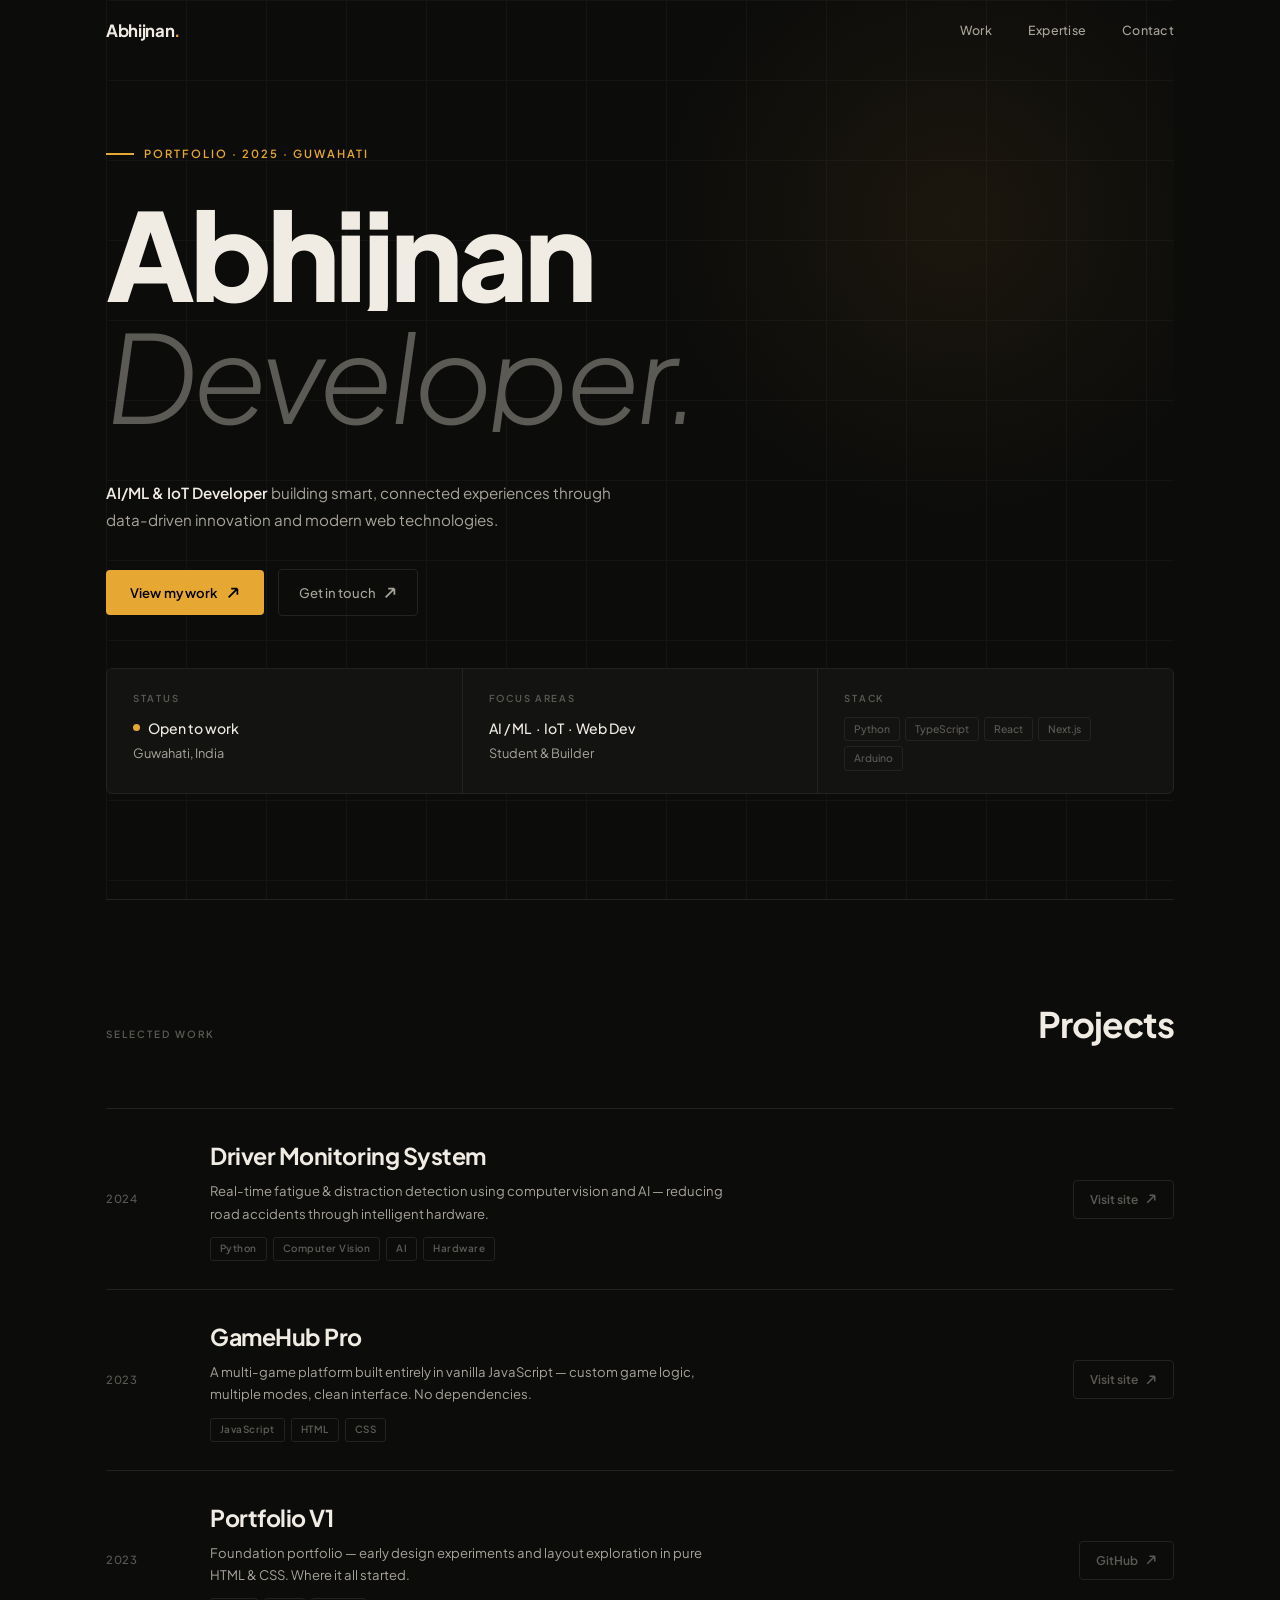
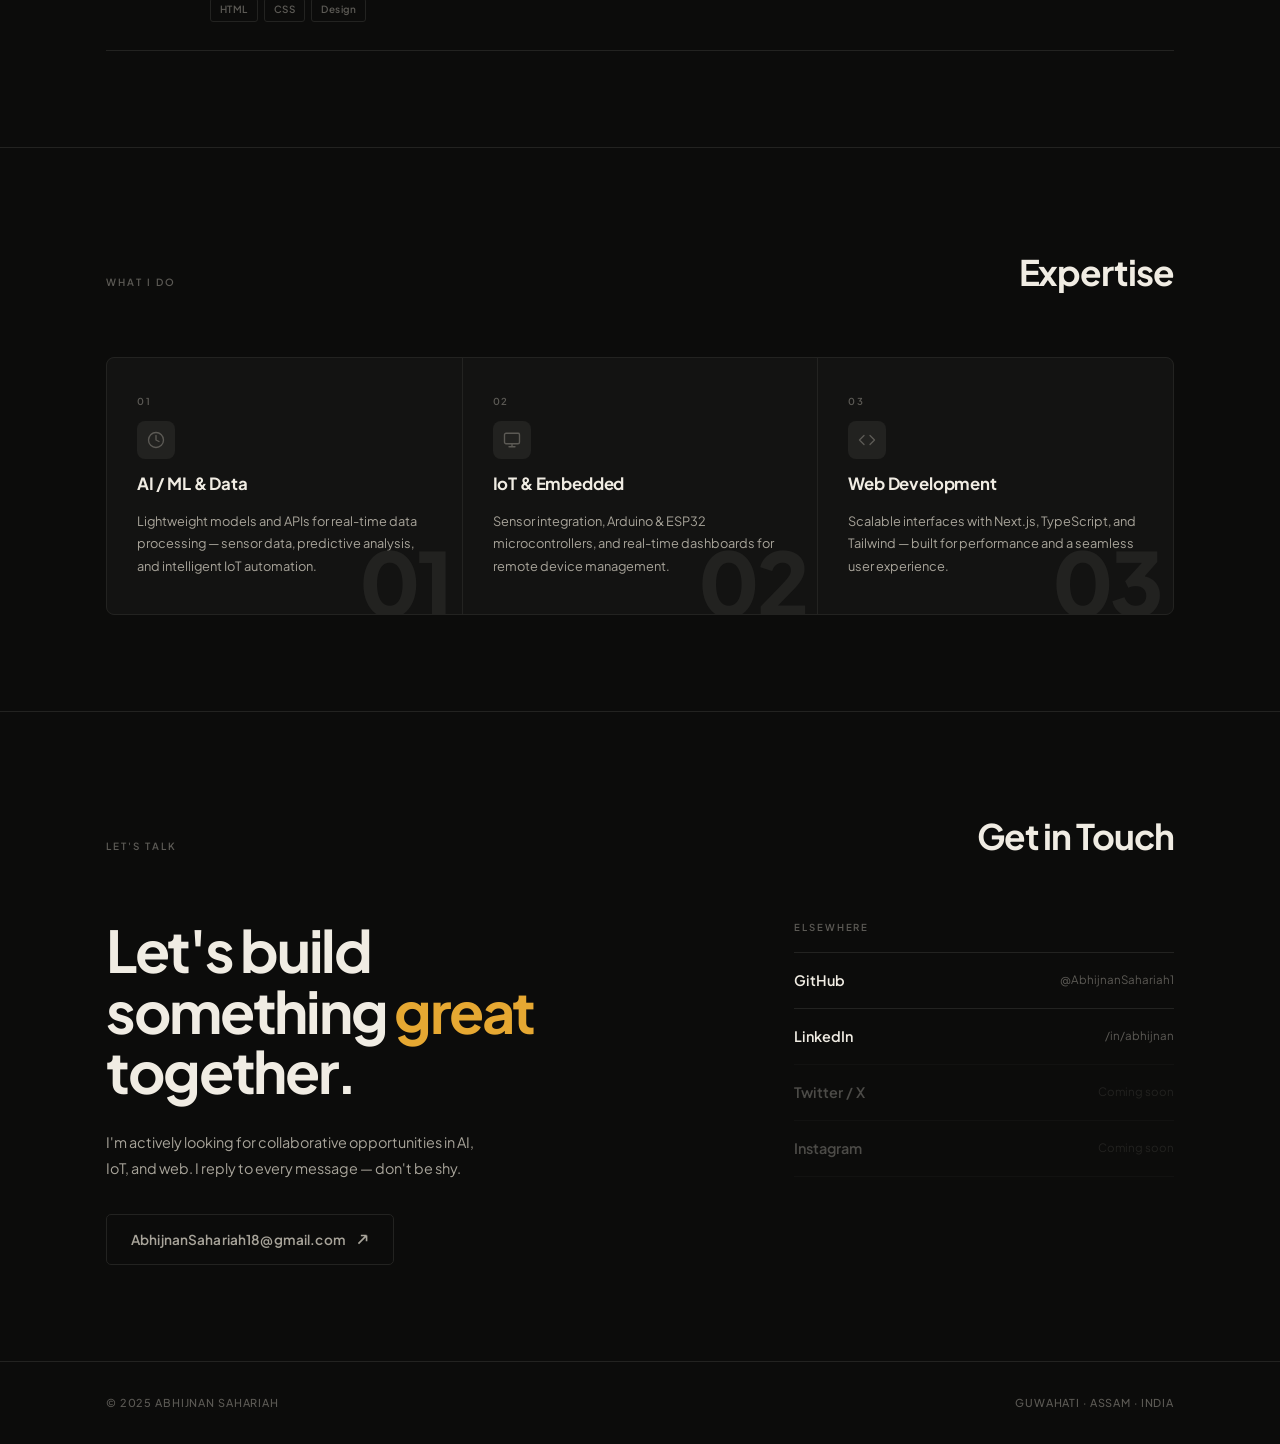
==== index.html @ 0cc50730 "Fix HTML formatting and structure" ====
<!DOCTYPE html>
<html lang="en">
<head>
  <meta charset="UTF-8">
  <meta name="viewport" content="width=device-width, initial-scale=1.0">
  <meta name="description" content="Abhijnan Sahariah — Student developer. AI, IoT, Web.">
  <title>Abhijnan Sahariah</title>

  <!-- Fonts -->
  <link rel="preconnect" href="https://fonts.googleapis.com">
  <link href="https://fonts.googleapis.com/css2?family=Plus+Jakarta+Sans:ital,wght@0,300;0,400;0,500;0,600;0,700;0,800;1,300;1,400&display=swap" rel="stylesheet">

  <!-- Styles -->
  <link rel="stylesheet" href="portfolio1.css">
</head>
<body>

  <!-- ── LOADER ── -->
  <div id="loader">
    <div class="ld-inner">
      <div class="ld-bar"></div>
      <div class="ld-text"><span>Abhijnan.dev</span></div>
    </div>
  </div>

  <!-- ── MOBILE MENU ── -->
  <div class="mmenu" id="mm">
    <a href="#projects" onclick="closeMob()">Work</a>
    <a href="#expertise" onclick="closeMob()">Expertise</a>
    <a href="#contact" onclick="closeMob()">Contact</a>
    <p class="mmenu-foot">Abhijnan Sahariah · 2025</p>
  </div>

  <!-- ── HEADER ── -->
  <header class="hdr" id="hdr">
    <div class="hdr-i">
      <div class="logo">Abhijnan<em>.</em></div>
      <nav class="hnav">
        <a href="#projects">Work</a>
        <a href="#expertise">Expertise</a>
        <a href="#contact">Contact</a>
      </nav>
      <button class="htoggle" id="ht" aria-label="Toggle menu">
        <span></span>
        <span></span>
        <span></span>
      </button>
    </div>
  </header>

  <!-- ── HERO ── -->
  <div class="c">
    <div class="hero">
      <div class="hero-glow"></div>
      <div class="hero-inner">

        <div class="hero-tag">Portfolio · 2025 · Guwahati</div>

        <div class="hero-h">
          <h1>Abhijnan</h1>
        </div>
        <div class="hero-role-wrap">
          <div class="hero-role">Developer.</div>
        </div>

        <p class="hero-desc">
          <strong>AI/ML &amp; IoT Developer</strong> building smart, connected
          experiences through data-driven innovation and modern web technologies.
        </p>

        <div class="hero-ctas">
          <a href="#projects" class="btn-p">
            View my work
            <svg class="arr" viewBox="0 0 16 16" fill="none" stroke="currentColor" stroke-width="2">
              <path d="M3 13L13 3M13 3H6M13 3v7"/>
            </svg>
          </a>
          <a href="#contact" class="btn-s">
            Get in touch
            <svg class="arr" viewBox="0 0 16 16" fill="none" stroke="currentColor" stroke-width="2">
              <path d="M3 13L13 3M13 3H6M13 3v7"/>
            </svg>
          </a>
        </div>

        <div class="hero-bottom">
          <div class="hb-cell">
            <p class="hb-label">Status</p>
            <div class="status-row">
              <span class="sdot"></span>
              <span class="hb-val">Open to work</span>
            </div>
            <div class="hb-val sm">Guwahati, India</div>
          </div>
          <div class="hb-cell">
            <p class="hb-label">Focus Areas</p>
            <div class="hb-val">AI / ML &nbsp;·&nbsp; IoT &nbsp;·&nbsp; Web Dev</div>
            <div class="hb-val sm">Student &amp; Builder</div>
          </div>
          <div class="hb-cell">
            <p class="hb-label">Stack</p>
            <div class="chips">
              <span class="chip">Python</span>
              <span class="chip">TypeScript</span>
              <span class="chip">React</span>
              <span class="chip">Next.js</span>
              <span class="chip">Arduino</span>
            </div>
          </div>
        </div>

      </div>
    </div>
  </div>

  <!-- ── PROJECTS ── -->
  <section id="projects">
    <div class="c">
      <div class="s-top rv">
        <span class="s-eyebrow">Selected work</span>
        <span class="s-title">Projects</span>
      </div>

      <div class="proj-list">

        <a href="https://abhijnansahariah1.github.io/DriverMonitoringSystem/" target="_blank" class="proj-row rv d1">
          <span class="proj-yr">2024</span>
          <div class="proj-mid">
            <div class="proj-name">Driver Monitoring System</div>
            <p class="proj-about">Real-time fatigue &amp; distraction detection using computer vision and AI — reducing road accidents through intelligent hardware.</p>
            <div class="proj-tags">
              <span class="proj-tag">Python</span>
              <span class="proj-tag">Computer Vision</span>
              <span class="proj-tag">AI</span>
              <span class="proj-tag">Hardware</span>
            </div>
          </div>
          <span class="proj-cta">
            Visit site
            <svg viewBox="0 0 16 16" fill="none" stroke="currentColor" stroke-width="2">
              <path d="M3 13L13 3M13 3H6M13 3v7"/>
            </svg>
          </span>
        </a>

        <a href="https://abhijnansahariah1.github.io/Multi-Game/" target="_blank" class="proj-row rv d2">
          <span class="proj-yr">2023</span>
          <div class="proj-mid">
            <div class="proj-name">GameHub Pro</div>
            <p class="proj-about">A multi-game platform built entirely in vanilla JavaScript — custom game logic, multiple modes, clean interface. No dependencies.</p>
            <div class="proj-tags">
              <span class="proj-tag">JavaScript</span>
              <span class="proj-tag">HTML</span>
              <span class="proj-tag">CSS</span>
            </div>
          </div>
          <span class="proj-cta">
            Visit site
            <svg viewBox="0 0 16 16" fill="none" stroke="currentColor" stroke-width="2">
              <path d="M3 13L13 3M13 3H6M13 3v7"/>
            </svg>
          </span>
        </a>

        <a href="https://github.com/AbhijnanSahariah1/portfolio-v1" target="_blank" class="proj-row rv d3">
          <span class="proj-yr">2023</span>
          <div class="proj-mid">
            <div class="proj-name">Portfolio V1</div>
            <p class="proj-about">Foundation portfolio — early design experiments and layout exploration in pure HTML &amp; CSS. Where it all started.</p>
            <div class="proj-tags">
              <span class="proj-tag">HTML</span>
              <span class="proj-tag">CSS</span>
              <span class="proj-tag">Design</span>
            </div>
          </div>
          <span class="proj-cta">
            GitHub
            <svg viewBox="0 0 16 16" fill="none" stroke="currentColor" stroke-width="2">
              <path d="M3 13L13 3M13 3H6M13 3v7"/>
            </svg>
          </span>
        </a>

      </div>
    </div>
  </section>

  <!-- ── EXPERTISE ── -->
  <section id="expertise">
    <div class="c">
      <div class="s-top rv">
        <span class="s-eyebrow">What I do</span>
        <span class="s-title">Expertise</span>
      </div>

      <div class="exp-grid">

        <div class="exp-card rv d1">
          <span class="exp-n">01</span>
          <div class="exp-icon">
            <svg viewBox="0 0 24 24" fill="none" stroke-width="1.8" stroke-linecap="round" stroke-linejoin="round">
              <path d="M12 2a10 10 0 1 0 0 20 10 10 0 0 0 0-20z"/>
              <path d="M12 6v6l4 2"/>
            </svg>
          </div>
          <div class="exp-title">AI / ML &amp; Data</div>
          <p class="exp-body">Lightweight models and APIs for real-time data processing — sensor data, predictive analysis, and intelligent IoT automation.</p>
          <div class="exp-ghost">01</div>
        </div>

        <div class="exp-card rv d2">
          <span class="exp-n">02</span>
          <div class="exp-icon">
            <svg viewBox="0 0 24 24" fill="none" stroke-width="1.8" stroke-linecap="round" stroke-linejoin="round">
              <rect x="2" y="3" width="20" height="14" rx="2"/>
              <path d="M8 21h8M12 17v4"/>
            </svg>
          </div>
          <div class="exp-title">IoT &amp; Embedded</div>
          <p class="exp-body">Sensor integration, Arduino &amp; ESP32 microcontrollers, and real-time dashboards for remote device management.</p>
          <div class="exp-ghost">02</div>
        </div>

        <div class="exp-card rv d3">
          <span class="exp-n">03</span>
          <div class="exp-icon">
            <svg viewBox="0 0 24 24" fill="none" stroke-width="1.8" stroke-linecap="round" stroke-linejoin="round">
              <polyline points="16 18 22 12 16 6"/>
              <polyline points="8 6 2 12 8 18"/>
            </svg>
          </div>
          <div class="exp-title">Web Development</div>
          <p class="exp-body">Scalable interfaces with Next.js, TypeScript, and Tailwind — built for performance and a seamless user experience.</p>
          <div class="exp-ghost">03</div>
        </div>

      </div>
    </div>
  </section>

  <!-- ── CONTACT ── -->
  <section id="contact">
    <div class="c">
      <div class="s-top rv">
        <span class="s-eyebrow">Let's talk</span>
        <span class="s-title">Get in Touch</span>
      </div>

      <div class="ct-grid">
        <div class="rv">
          <h2 class="ct-big">
            Let's build<br>
            something <span>great</span><br>
            together.
          </h2>
          <p class="ct-note">
            I'm actively looking for collaborative opportunities in AI, IoT, and web.
            I reply to every message — don't be shy.
          </p>
          <a href="mailto:AbhijnanSahariah18@gmail.com" class="email-cta">
            AbhijnanSahariah18@gmail.com
            <svg viewBox="0 0 16 16" fill="none" stroke="currentColor" stroke-width="2">
              <path d="M3 13L13 3M13 3H6M13 3v7"/>
            </svg>
          </a>
        </div>

        <div class="rv d2">
          <p class="el-head">Elsewhere</p>
          <div class="el-list">
            <a href="https://github.com/AbhijnanSahariah1" target="_blank" class="el-item">
              <span class="el-name">GitHub</span>
              <span class="el-handle">@AbhijnanSahariah1</span>
            </a>
            <a href="https://linkedin.com/in/abhijnan" target="_blank" class="el-item">
              <span class="el-name">LinkedIn</span>
              <span class="el-handle">/in/abhijnan</span>
            </a>
            <div class="el-item" style="opacity: 0.28; cursor: default;">
              <span class="el-name">Twitter / X</span>
              <span class="el-handle">Coming soon</span>
            </div>
            <div class="el-item" style="opacity: 0.28; cursor: default;">
              <span class="el-name">Instagram</span>
              <span class="el-handle">Coming soon</span>
            </div>
          </div>
        </div>
      </div>

    </div>
  </section>

  <!-- ── FOOTER ── -->
  <footer>
    <div class="ft">
      <p>© 2025 Abhijnan Sahariah</p>
      <p>Guwahati · Assam · India</p>
    </div>
  </footer>

  <!-- Scripts -->
  <script src="portfolio1.js"></script>

</body>
</html>
---- portfolio1.css ----
/* ─────────────────────────────────────────
   TOKENS
───────────────────────────────────────── */
:root {
  --bg:      #0c0c0b;
  --bg1:     #131312;
  --bg2:     #1a1a18;
  --bg3:     #222220;
  --border:  #232321;
  --text:    #f0ece3;
  --sub:     #a8a49a;
  --muted:   #5c5a55;
  --amber:   #e6a832;
  --amber-d: rgba(230, 168, 50, 0.08);
  --sans:    'Plus Jakarta Sans', system-ui, sans-serif;
  --expo:    cubic-bezier(0.16, 1, 0.3, 1);
  --smooth:  cubic-bezier(0.4, 0, 0.2, 1);
}

/* ─────────────────────────────────────────
   RESET
───────────────────────────────────────── */
*, *::before, *::after {
  margin: 0;
  padding: 0;
  box-sizing: border-box;
}

html {
  font-size: 16px;
  scroll-behavior: smooth;
}

body {
  background: var(--bg);
  color: var(--text);
  font-family: var(--sans);
  font-weight: 400;
  line-height: 1.6;
  -webkit-font-smoothing: antialiased;
  overflow-x: hidden;
}

a {
  color: inherit;
  text-decoration: none;
}

::selection {
  background: var(--amber);
  color: #000;
}

::-webkit-scrollbar { width: 2px; }
::-webkit-scrollbar-thumb { background: var(--muted); }

/* ─────────────────────────────────────────
   LAYOUT
───────────────────────────────────────── */
.c {
  max-width: 1180px;
  margin: 0 auto;
  padding: 0 56px;
}

/* ─────────────────────────────────────────
   LOADER
───────────────────────────────────────── */
#loader {
  position: fixed;
  inset: 0;
  background: var(--bg);
  z-index: 9000;
  display: flex;
  align-items: center;
  justify-content: center;
  transition: opacity 0.7s var(--expo), visibility 0.7s;
}

#loader.out {
  opacity: 0;
  visibility: hidden;
}

.ld-inner {
  display: flex;
  align-items: center;
  gap: 12px;
}

.ld-bar {
  width: 36px;
  height: 2px;
  background: var(--muted);
  border-radius: 2px;
  transform-origin: left;
  animation: ldBar 1s var(--expo) both;
}

.ld-text {
  font-size: 0.7rem;
  letter-spacing: 0.3em;
  text-transform: uppercase;
  color: var(--muted);
  overflow: hidden;
}

.ld-text span {
  display: block;
  animation: ldSlide 0.8s var(--expo) 0.15s both;
}

@keyframes ldBar {
  from { transform: scaleX(0); }
  to   { transform: scaleX(1); }
}

@keyframes ldSlide {
  from { transform: translateY(100%); }
  to   { transform: translateY(0); }
}

/* ─────────────────────────────────────────
   HEADER
───────────────────────────────────────── */
.hdr {
  position: fixed;
  top: 0; left: 0; right: 0;
  z-index: 500;
  transition: background 0.4s, border-color 0.4s;
  border-bottom: 1px solid transparent;
}

.hdr.sc {
  background: rgba(12, 12, 11, 0.88);
  backdrop-filter: blur(20px);
  border-color: var(--border);
}

.hdr-i {
  max-width: 1180px;
  margin: 0 auto;
  padding: 0 56px;
  height: 62px;
  display: flex;
  align-items: center;
  justify-content: space-between;
}

.logo {
  font-size: 1.05rem;
  font-weight: 700;
  letter-spacing: -0.02em;
  opacity: 0;
  animation: fi 0.6s var(--expo) 1.5s both;
}

.logo em {
  color: var(--amber);
  font-style: normal;
}

.hnav {
  display: flex;
  gap: 36px;
  opacity: 0;
  animation: fi 0.6s var(--expo) 1.6s both;
}

.hnav a {
  font-size: 0.78rem;
  font-weight: 500;
  color: var(--sub);
  letter-spacing: 0.02em;
  position: relative;
  transition: color 0.25s;
}

.hnav a::after {
  content: '';
  position: absolute;
  left: 0; bottom: -3px;
  width: 0;
  height: 1.5px;
  background: var(--amber);
  transition: width 0.3s var(--expo);
}

.hnav a:hover { color: var(--text); }
.hnav a:hover::after { width: 100%; }

.htoggle {
  display: none;
  flex-direction: column;
  justify-content: center;
  gap: 5px;
  width: 30px;
  height: 30px;
  background: none;
  border: none;
  cursor: pointer;
}

.htoggle span {
  display: block;
  height: 1.5px;
  background: var(--text);
  border-radius: 2px;
  transition: transform 0.35s var(--expo), opacity 0.25s, width 0.3s var(--expo);
  transform-origin: center;
}

.htoggle span:nth-child(2) {
  width: 70%;
  align-self: flex-end;
}

.htoggle.op span:nth-child(1) { transform: translateY(6.5px) rotate(45deg); }
.htoggle.op span:nth-child(2) { opacity: 0; width: 0; }
.htoggle.op span:nth-child(3) { transform: translateY(-6.5px) rotate(-45deg); }

/* ─────────────────────────────────────────
   MOBILE MENU
───────────────────────────────────────── */
.mmenu {
  position: fixed;
  inset: 0;
  background: var(--bg1);
  z-index: 400;
  display: flex;
  flex-direction: column;
  align-items: flex-start;
  justify-content: flex-end;
  padding: 60px 22px 52px;
  clip-path: inset(0 0 100% 0);
  transition: clip-path 0.7s var(--expo);
}

.mmenu.op { clip-path: inset(0 0 0% 0); }

.mmenu a {
  font-size: clamp(2.4rem, 10vw, 4.2rem);
  font-weight: 700;
  letter-spacing: -0.03em;
  color: var(--muted);
  line-height: 1.1;
  padding: 6px 0;
  transition: color 0.2s;
}

.mmenu a:hover { color: var(--text); }

.mmenu-foot {
  margin-top: 36px;
  font-size: 0.7rem;
  letter-spacing: 0.1em;
  text-transform: uppercase;
  color: var(--muted);
}

/* ─────────────────────────────────────────
   HERO
───────────────────────────────────────── */
.hero {
  min-height: 100vh;
  display: flex;
  align-items: center;
  padding: 130px 0 90px;
  border-bottom: 1px solid var(--border);
  position: relative;
  overflow: hidden;
}

.hero::before {
  content: '';
  position: absolute;
  inset: 0;
  background-image:
    linear-gradient(var(--border) 1px, transparent 1px),
    linear-gradient(90deg, var(--border) 1px, transparent 1px);
  background-size: 80px 80px;
  opacity: 0.35;
  pointer-events: none;
}

.hero-glow {
  position: absolute;
  width: 600px;
  height: 600px;
  border-radius: 50%;
  background: radial-gradient(circle, rgba(230, 168, 50, 0.07) 0%, transparent 70%);
  top: -80px;
  right: -80px;
  pointer-events: none;
}

.hero-inner {
  width: 100%;
  position: relative;
  z-index: 1;
}

.hero-tag {
  font-size: 0.7rem;
  font-weight: 600;
  letter-spacing: 0.18em;
  text-transform: uppercase;
  color: var(--amber);
  display: flex;
  align-items: center;
  gap: 10px;
  margin-bottom: 32px;
  opacity: 0;
  animation: fuSlide 0.7s var(--expo) 0.8s both;
}

.hero-tag::before {
  content: '';
  width: 28px;
  height: 1.5px;
  background: var(--amber);
}

.hero-h {
  overflow: hidden;
  margin-bottom: 6px;
}

.hero-h h1 {
  font-size: clamp(3.8rem, 9.5vw, 9rem);
  font-weight: 800;
  letter-spacing: -0.04em;
  line-height: 0.95;
  transform: translateY(110%);
  animation: lineUp 0.95s var(--expo) 1s both;
}

.hero-role-wrap {
  overflow: hidden;
  margin-bottom: 48px;
}

.hero-role {
  font-size: clamp(3.8rem, 9.5vw, 9rem);
  font-weight: 300;
  letter-spacing: -0.04em;
  line-height: 0.95;
  color: var(--muted);
  font-style: italic;
  transform: translateY(110%);
  animation: lineUp 0.95s var(--expo) 1.1s both;
}

.hero-desc {
  font-size: 0.95rem;
  font-weight: 400;
  color: var(--sub);
  line-height: 1.75;
  margin-bottom: 36px;
  max-width: 520px;
  opacity: 0;
  animation: fuSlide 0.7s var(--expo) 1.25s both;
}

.hero-desc strong {
  color: var(--text);
  font-weight: 600;
}

.hero-ctas {
  display: flex;
  gap: 14px;
  align-items: center;
  opacity: 0;
  animation: fuSlide 0.7s var(--expo) 1.35s both;
  margin-bottom: 52px;
}

.btn-p {
  display: inline-flex;
  align-items: center;
  gap: 8px;
  font-size: 0.82rem;
  font-weight: 600;
  padding: 12px 24px;
  background: var(--amber);
  color: #000;
  border-radius: 4px;
  transition: opacity 0.2s, transform 0.2s;
  letter-spacing: 0.01em;
}

.btn-p:hover {
  opacity: 0.88;
  transform: translateY(-1px);
}

.btn-s {
  display: inline-flex;
  align-items: center;
  gap: 7px;
  font-size: 0.82rem;
  font-weight: 500;
  color: var(--sub);
  padding: 12px 20px;
  border: 1px solid var(--border);
  border-radius: 4px;
  transition: border-color 0.25s, color 0.25s;
}

.btn-s:hover {
  border-color: var(--sub);
  color: var(--text);
}

.arr {
  display: inline-block;
  width: 14px;
  height: 14px;
  transition: transform 0.25s var(--expo);
}

.btn-p:hover .arr,
.btn-s:hover .arr { transform: translate(3px, -3px); }

/* Hero info panel */
.hero-bottom {
  display: grid;
  grid-template-columns: 1fr 1fr 1fr;
  gap: 1px;
  background: var(--border);
  border: 1px solid var(--border);
  border-radius: 6px;
  overflow: hidden;
  opacity: 0;
  animation: fi 0.7s var(--expo) 1.4s both;
}

.hb-cell {
  background: var(--bg1);
  padding: 22px 26px;
}

.hb-label {
  font-size: 0.6rem;
  font-weight: 600;
  letter-spacing: 0.18em;
  text-transform: uppercase;
  color: var(--muted);
  margin-bottom: 10px;
}

.hb-val {
  font-size: 0.88rem;
  font-weight: 500;
  color: var(--text);
}

.hb-val.sm {
  font-size: 0.8rem;
  font-weight: 400;
  color: var(--sub);
  margin-top: 4px;
}

.status-row {
  display: flex;
  align-items: center;
  gap: 8px;
}

.sdot {
  width: 7px;
  height: 7px;
  border-radius: 50%;
  background: var(--amber);
  flex-shrink: 0;
  animation: pulse 2.5s ease-in-out infinite;
}

.chips {
  display: flex;
  flex-wrap: wrap;
  gap: 5px;
  margin-top: 2px;
}

.chip {
  font-size: 0.65rem;
  font-weight: 500;
  padding: 3px 9px;
  border: 1px solid var(--border);
  color: var(--muted);
  border-radius: 3px;
  transition: border-color 0.2s, color 0.2s;
  cursor: default;
}

.chip:hover {
  border-color: var(--amber);
  color: var(--text);
}

/* ─────────────────────────────────────────
   SECTION SHARED
───────────────────────────────────────── */
section {
  padding: 96px 0;
  border-bottom: 1px solid var(--border);
}

.s-top {
  display: flex;
  justify-content: space-between;
  align-items: baseline;
  margin-bottom: 56px;
}

.s-eyebrow {
  font-size: 0.62rem;
  font-weight: 600;
  letter-spacing: 0.2em;
  text-transform: uppercase;
  color: var(--muted);
}

.s-title {
  font-size: clamp(1.6rem, 3vw, 2.2rem);
  font-weight: 700;
  letter-spacing: -0.03em;
}

/* Scroll reveal */
.rv {
  opacity: 0;
  transform: translateY(20px);
  transition: opacity 0.65s var(--expo), transform 0.65s var(--expo);
}

.rv.in { opacity: 1; transform: none; }
.rv.d1 { transition-delay: 0.06s; }
.rv.d2 { transition-delay: 0.13s; }
.rv.d3 { transition-delay: 0.20s; }
.rv.d4 { transition-delay: 0.27s; }

/* ─────────────────────────────────────────
   PROJECTS
───────────────────────────────────────── */
.proj-list {
  display: flex;
  flex-direction: column;
}

.proj-row {
  display: grid;
  grid-template-columns: 72px 1fr auto;
  gap: 32px;
  align-items: center;
  padding: 28px 0;
  border-top: 1px solid var(--border);
  position: relative;
  overflow: hidden;
  transition: background 0.3s, padding-left 0.35s var(--expo);
  cursor: pointer;
}

.proj-row:last-child { border-bottom: 1px solid var(--border); }

.proj-row::after {
  content: '';
  position: absolute;
  left: 0; top: 0; bottom: 0;
  width: 2.5px;
  background: var(--amber);
  transform: scaleY(0);
  transform-origin: bottom;
  transition: transform 0.4s var(--expo);
}

.proj-row:hover { background: var(--bg1); padding-left: 20px; }
.proj-row:hover::after { transform: scaleY(1); }

.proj-yr {
  font-size: 0.7rem;
  font-weight: 500;
  color: var(--muted);
  letter-spacing: 0.06em;
  transition: color 0.25s;
}

.proj-row:hover .proj-yr { color: var(--amber); }

.proj-name {
  font-size: clamp(1.15rem, 2.2vw, 1.45rem);
  font-weight: 700;
  letter-spacing: -0.02em;
  margin-bottom: 6px;
  transition: color 0.25s;
}

.proj-row:hover .proj-name { color: var(--amber); }

.proj-about {
  font-size: 0.82rem;
  color: var(--sub);
  line-height: 1.7;
  max-width: 520px;
  margin-bottom: 12px;
}

.proj-tags {
  display: flex;
  flex-wrap: wrap;
  gap: 6px;
}

.proj-tag {
  font-size: 0.62rem;
  font-weight: 600;
  letter-spacing: 0.05em;
  padding: 3px 9px;
  border: 1px solid var(--border);
  color: var(--muted);
  border-radius: 3px;
  transition: border-color 0.2s, color 0.2s;
}

.proj-row:hover .proj-tag { border-color: var(--bg3); color: var(--sub); }

.proj-cta {
  display: flex;
  align-items: center;
  gap: 7px;
  font-size: 0.75rem;
  font-weight: 600;
  color: var(--muted);
  border: 1px solid var(--border);
  padding: 9px 16px;
  border-radius: 4px;
  white-space: nowrap;
  transition: border-color 0.25s, color 0.25s, background 0.25s;
  flex-shrink: 0;
}

.proj-cta svg {
  width: 12px;
  height: 12px;
  transition: transform 0.3s var(--expo);
}

.proj-row:hover .proj-cta {
  border-color: var(--amber);
  color: var(--amber);
  background: var(--amber-d);
}

.proj-row:hover .proj-cta svg { transform: translate(3px, -3px); }

/* ─────────────────────────────────────────
   EXPERTISE
───────────────────────────────────────── */
.exp-grid {
  display: grid;
  grid-template-columns: repeat(3, 1fr);
  gap: 1px;
  background: var(--border);
  border: 1px solid var(--border);
  border-radius: 8px;
  overflow: hidden;
}

.exp-card {
  background: var(--bg1);
  padding: 36px 30px;
  position: relative;
  overflow: hidden;
  transition: background 0.3s;
  display: flex;
  flex-direction: column;
  gap: 12px;
}

.exp-card:hover { background: var(--bg2); }

.exp-n {
  font-size: 0.6rem;
  font-weight: 600;
  letter-spacing: 0.18em;
  text-transform: uppercase;
  color: var(--muted);
}

.exp-icon {
  width: 38px;
  height: 38px;
  border-radius: 8px;
  background: var(--bg3);
  display: flex;
  align-items: center;
  justify-content: center;
  transition: background 0.3s;
}

.exp-card:hover .exp-icon { background: var(--amber-d); }

.exp-icon svg {
  width: 18px;
  height: 18px;
  stroke: var(--muted);
  transition: stroke 0.3s;
}

.exp-card:hover .exp-icon svg { stroke: var(--amber); }

.exp-title {
  font-size: 1.05rem;
  font-weight: 700;
  letter-spacing: -0.01em;
  transition: color 0.25s;
}

.exp-card:hover .exp-title { color: var(--amber); }

.exp-body {
  font-size: 0.8rem;
  color: var(--sub);
  line-height: 1.78;
  flex: 1;
}

.exp-ghost {
  position: absolute;
  bottom: -12px;
  right: 12px;
  font-size: 5.5rem;
  font-weight: 800;
  letter-spacing: -0.04em;
  color: var(--bg3);
  line-height: 1;
  pointer-events: none;
  transition: color 0.3s, transform 0.4s var(--expo);
}

.exp-card:hover .exp-ghost {
  color: var(--bg2);
  transform: translateY(-4px);
}

/* ─────────────────────────────────────────
   CONTACT
───────────────────────────────────────── */
.ct-grid {
  display: grid;
  grid-template-columns: 1fr 380px;
  gap: 80px;
  align-items: start;
}

.ct-big {
  font-size: clamp(2rem, 4.5vw, 3.8rem);
  font-weight: 700;
  letter-spacing: -0.04em;
  line-height: 1.05;
  margin-bottom: 28px;
}

.ct-big span { color: var(--amber); }

.ct-note {
  font-size: 0.9rem;
  color: var(--sub);
  line-height: 1.8;
  max-width: 380px;
  margin-bottom: 32px;
}

.email-cta {
  display: inline-flex;
  align-items: center;
  gap: 10px;
  font-size: 0.85rem;
  font-weight: 600;
  padding: 14px 24px;
  border: 1.5px solid var(--border);
  border-radius: 5px;
  color: var(--sub);
  transition: border-color 0.3s, color 0.3s, background 0.3s;
  letter-spacing: 0.01em;
}

.email-cta:hover {
  border-color: var(--amber);
  color: var(--text);
  background: var(--amber-d);
}

.email-cta svg {
  width: 13px;
  height: 13px;
  transition: transform 0.3s var(--expo);
}

.email-cta:hover svg { transform: translate(3px, -3px); }

.el-head {
  font-size: 0.6rem;
  font-weight: 600;
  letter-spacing: 0.2em;
  text-transform: uppercase;
  color: var(--muted);
  margin-bottom: 16px;
}

.el-list { display: flex; flex-direction: column; }

.el-item {
  display: flex;
  align-items: center;
  justify-content: space-between;
  padding: 16px 0;
  border-top: 1px solid var(--border);
  position: relative;
  transition: padding-left 0.3s var(--expo);
  overflow: hidden;
}

.el-item:last-child { border-bottom: 1px solid var(--border); }

.el-item::before {
  content: '';
  position: absolute;
  left: 0;
  top: 50%;
  width: 0;
  height: 1.5px;
  background: var(--amber);
  transform: translateY(-50%);
  transition: width 0.3s var(--expo);
}

.el-item:hover::before { width: 20px; }
.el-item:hover { padding-left: 28px; }

.el-name {
  font-size: 0.9rem;
  font-weight: 600;
  transition: color 0.2s;
}

.el-item:hover .el-name { color: var(--amber); }

.el-handle {
  font-size: 0.72rem;
  color: var(--muted);
}

/* ─────────────────────────────────────────
   FOOTER
───────────────────────────────────────── */
footer { padding: 32px 0; }

.ft {
  max-width: 1180px;
  margin: 0 auto;
  padding: 0 56px;
  display: flex;
  justify-content: space-between;
  align-items: center;
  flex-wrap: wrap;
  gap: 8px;
}

.ft p {
  font-size: 0.68rem;
  font-weight: 500;
  letter-spacing: 0.08em;
  text-transform: uppercase;
  color: var(--muted);
}

/* ─────────────────────────────────────────
   KEYFRAMES
───────────────────────────────────────── */
@keyframes fi {
  from { opacity: 0; }
  to   { opacity: 1; }
}

@keyframes fuSlide {
  from { opacity: 0; transform: translateY(12px); }
  to   { opacity: 1; transform: none; }
}

@keyframes lineUp {
  from { transform: translateY(110%); }
  to   { transform: translateY(0); }
}

@keyframes pulse {
  50% { opacity: 0.2; }
}

/* ─────────────────────────────────────────
   RESPONSIVE
───────────────────────────────────────── */
@media (max-width: 960px) {
  .exp-grid { grid-template-columns: 1fr; }
  .ct-grid  { grid-template-columns: 1fr; gap: 52px; }
  .hero-bottom { grid-template-columns: 1fr 1fr; }
}

@media (max-width: 700px) {
  .c        { padding: 0 22px; }
  .hnav     { display: none; }
  .htoggle  { display: flex; }
  .hdr-i    { padding: 0 22px; }
  .ft       { padding: 0 22px; flex-direction: column; text-align: center; }
  .hero     { padding: 110px 0 64px; }
  .proj-row { grid-template-columns: 1fr; gap: 14px; padding: 24px 0; }
  .proj-yr  { display: none; }
  .proj-cta { align-self: flex-start; }
  .hero-bottom { grid-template-columns: 1fr; }
  .s-top    { flex-direction: column; gap: 6px; margin-bottom: 36px; }
}
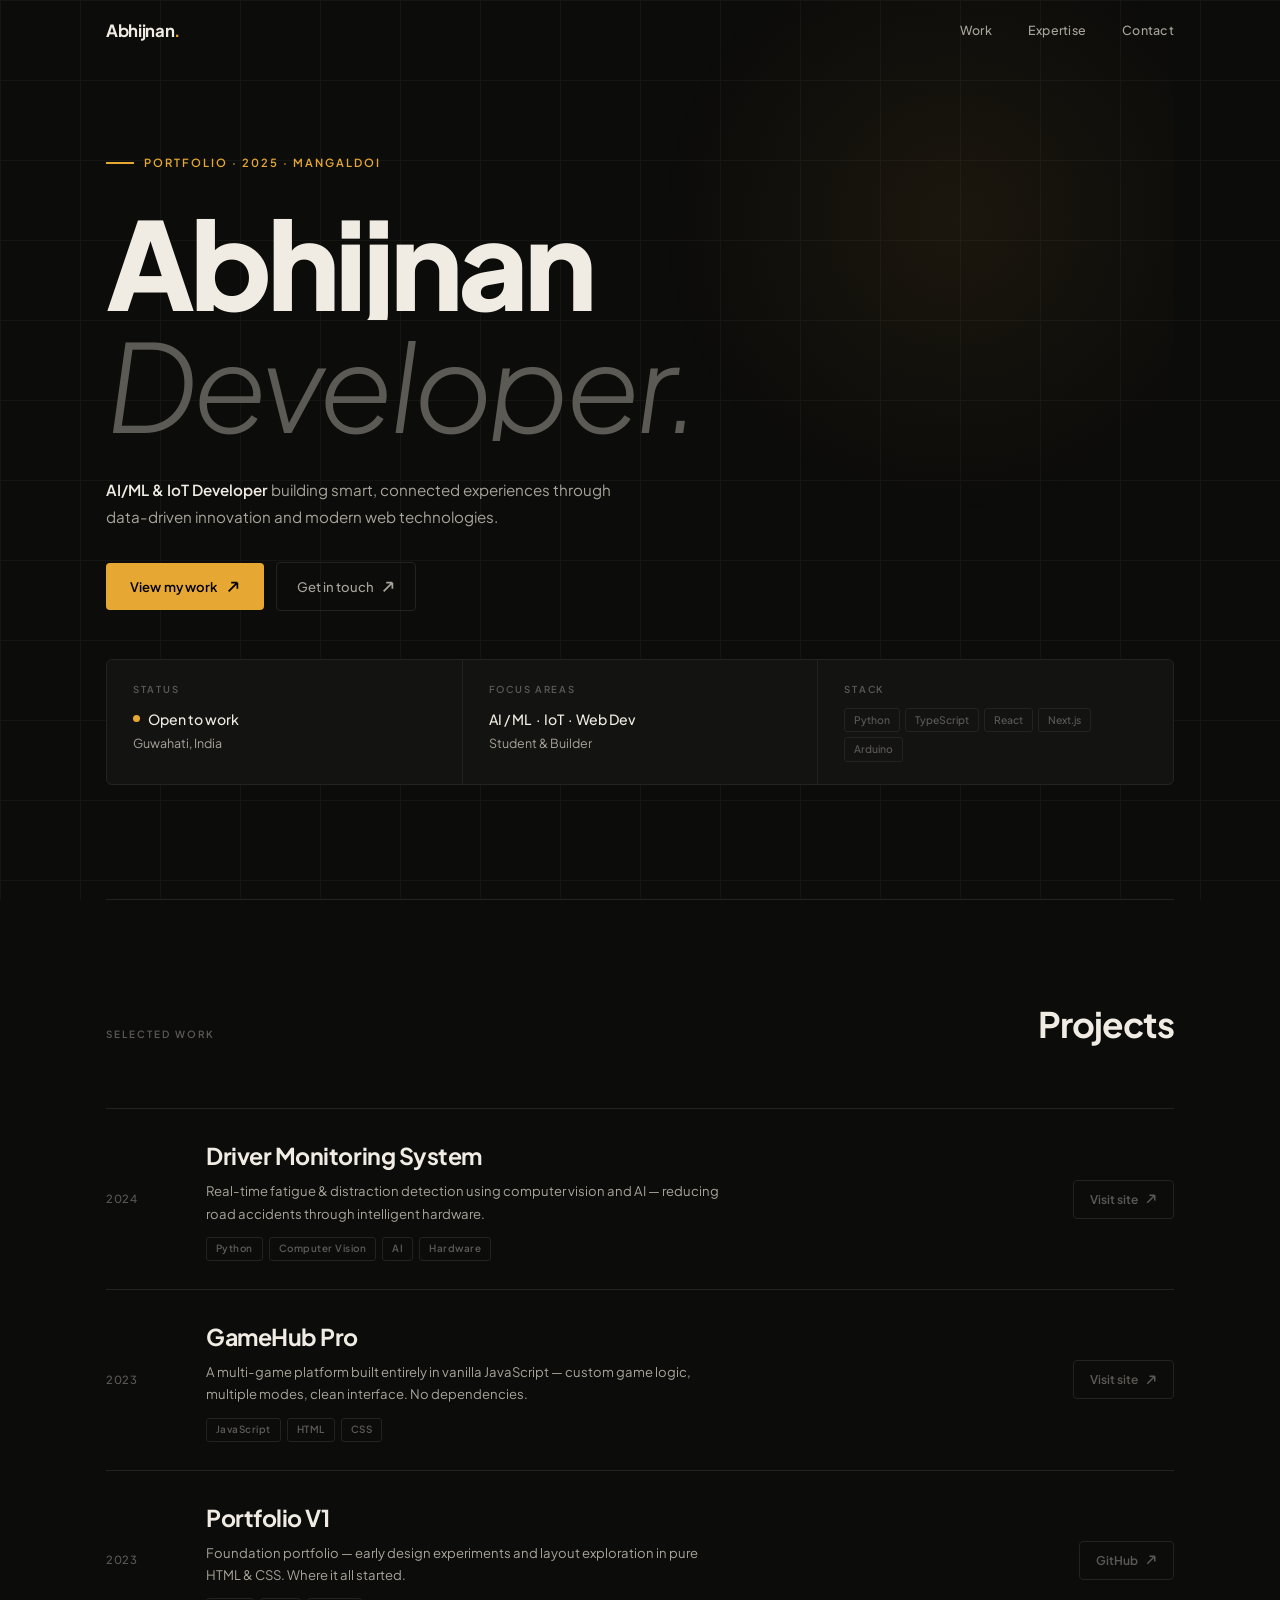
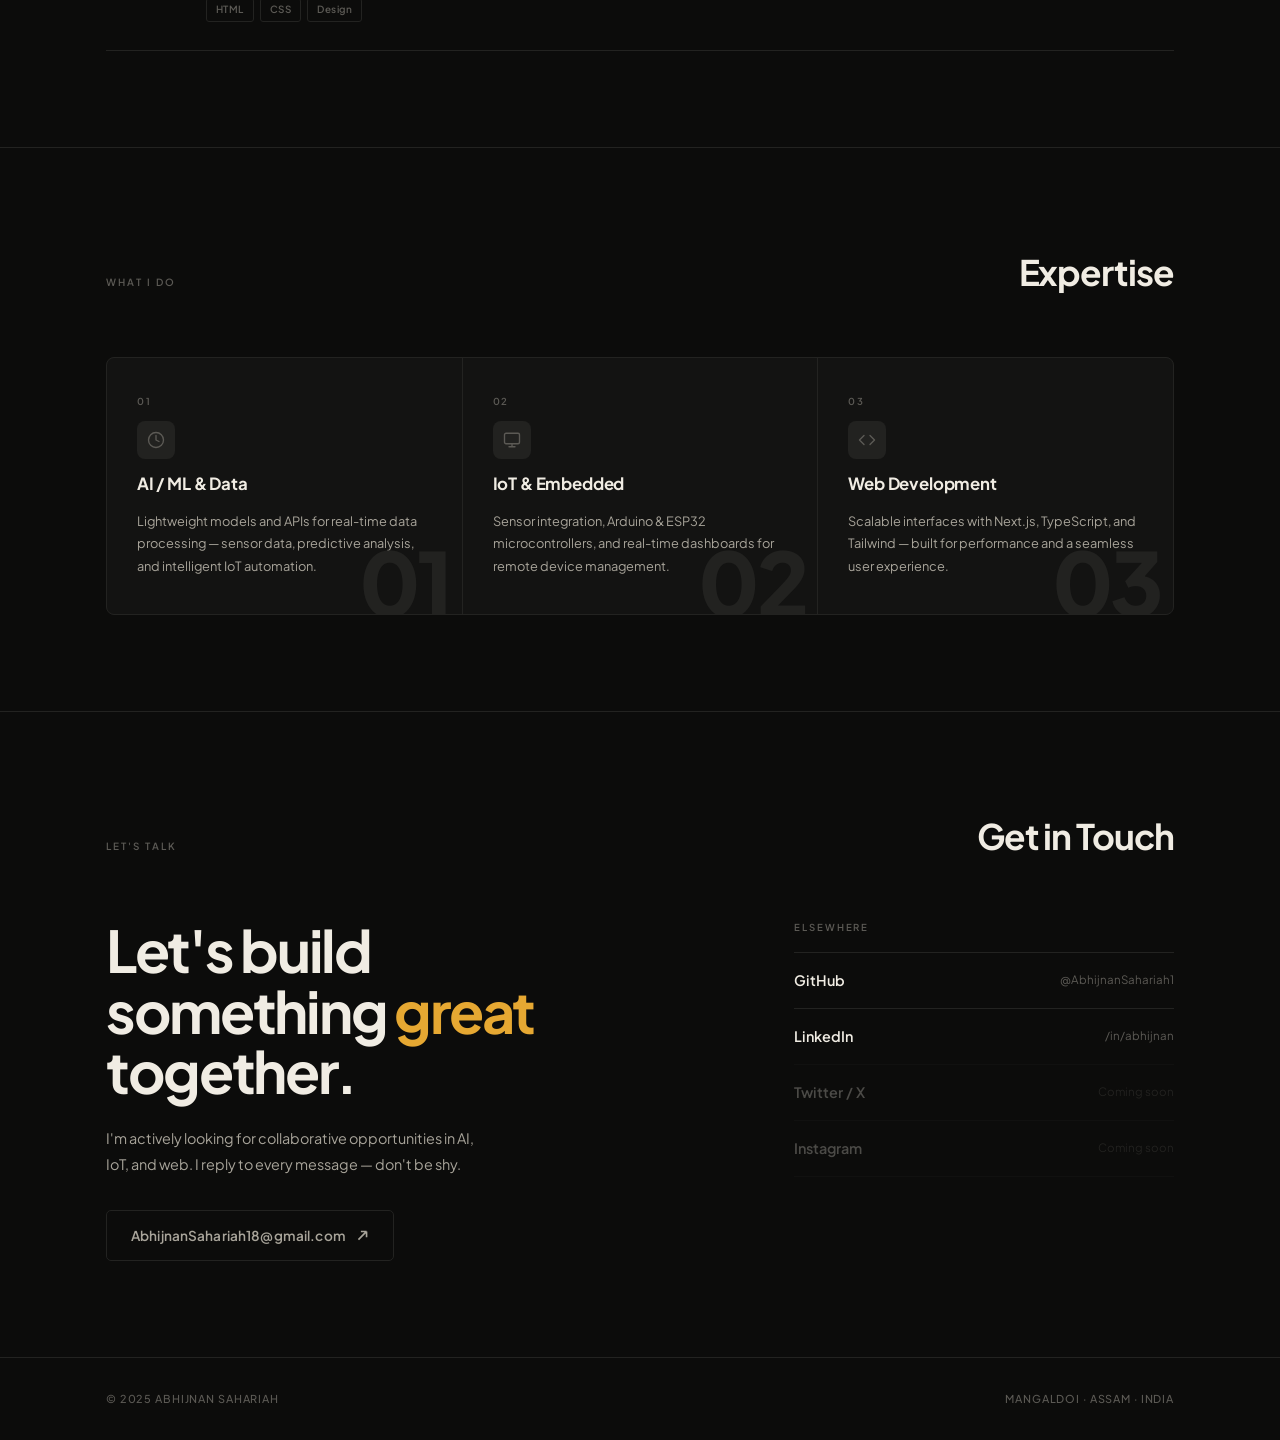
==== commit c0d913a5: "Update index.html" ====
--- a/index.html
+++ b/index.html
@@ -54,7 +54,7 @@
       <div class="hero-glow"></div>
       <div class="hero-inner">
 
-        <div class="hero-tag">Portfolio · 2025 · Guwahati</div>
+        <div class="hero-tag">Portfolio · 2025 · Mangaldoi</div>
 
         <div class="hero-h">
           <h1>Abhijnan</h1>
@@ -295,7 +295,7 @@
   <footer>
     <div class="ft">
       <p>© 2025 Abhijnan Sahariah</p>
-      <p>Guwahati · Assam · India</p>
+      <p>Mangaldoi · Assam · India</p>
     </div>
   </footer>
 
--- a/portfolio1.css
+++ b/portfolio1.css
@@ -1,6 +1,6 @@
-/* ─────────────────────────────────────────
-   TOKENS
-───────────────────────────────────────── */
+/* ═══════════════════════════════════════════
+   DESIGN TOKENS
+═══════════════════════════════════════════ */
 :root {
   --bg:      #0c0c0b;
   --bg1:     #131312;
@@ -17,9 +17,9 @@
   --smooth:  cubic-bezier(0.4, 0, 0.2, 1);
 }
 
-/* ─────────────────────────────────────────
+/* ═══════════════════════════════════════════
    RESET
-───────────────────────────────────────── */
+═══════════════════════════════════════════ */
 *, *::before, *::after {
   margin: 0;
   padding: 0;
@@ -39,6 +39,21 @@
   line-height: 1.6;
   -webkit-font-smoothing: antialiased;
   overflow-x: hidden;
+  position: relative;
+}
+
+/* Full-page persistent grid lines */
+body::before {
+  content: '';
+  position: fixed;
+  inset: 0;
+  background-image:
+    linear-gradient(var(--border) 1px, transparent 1px),
+    linear-gradient(90deg, var(--border) 1px, transparent 1px);
+  background-size: 80px 80px;
+  opacity: 0.4;
+  pointer-events: none;
+  z-index: 0;
 }
 
 a {
@@ -54,18 +69,25 @@
 ::-webkit-scrollbar { width: 2px; }
 ::-webkit-scrollbar-thumb { background: var(--muted); }
 
-/* ─────────────────────────────────────────
+/* ═══════════════════════════════════════════
    LAYOUT
-───────────────────────────────────────── */
+═══════════════════════════════════════════ */
 .c {
   max-width: 1180px;
   margin: 0 auto;
   padding: 0 56px;
 }
 
-/* ─────────────────────────────────────────
-   LOADER
-───────────────────────────────────────── */
+/* Sit above the body grid */
+.hdr,
+.mmenu,
+#loader,
+.c,
+section,
+footer {
+  position: relative;
+  z-index: 1;
+}
 #loader {
   position: fixed;
   inset: 0;
@@ -120,9 +142,9 @@
   to   { transform: translateY(0); }
 }
 
-/* ─────────────────────────────────────────
+/* ═══════════════════════════════════════════
    HEADER
-───────────────────────────────────────── */
+═══════════════════════════════════════════ */
 .hdr {
   position: fixed;
   top: 0; left: 0; right: 0;
@@ -132,8 +154,9 @@
 }
 
 .hdr.sc {
-  background: rgba(12, 12, 11, 0.88);
+  background: rgba(12, 12, 11, 0.92);
   backdrop-filter: blur(20px);
+  -webkit-backdrop-filter: blur(20px);
   border-color: var(--border);
 }
 
@@ -189,16 +212,18 @@
 .hnav a:hover { color: var(--text); }
 .hnav a:hover::after { width: 100%; }
 
+/* Hamburger button — hidden on desktop */
 .htoggle {
   display: none;
   flex-direction: column;
   justify-content: center;
   gap: 5px;
-  width: 30px;
-  height: 30px;
+  width: 36px;
+  height: 36px;
   background: none;
   border: none;
   cursor: pointer;
+  padding: 4px;
 }
 
 .htoggle span {
@@ -219,9 +244,9 @@
 .htoggle.op span:nth-child(2) { opacity: 0; width: 0; }
 .htoggle.op span:nth-child(3) { transform: translateY(-6.5px) rotate(-45deg); }
 
-/* ─────────────────────────────────────────
+/* ═══════════════════════════════════════════
    MOBILE MENU
-───────────────────────────────────────── */
+═══════════════════════════════════════════ */
 .mmenu {
   position: fixed;
   inset: 0;
@@ -231,7 +256,7 @@
   flex-direction: column;
   align-items: flex-start;
   justify-content: flex-end;
-  padding: 60px 22px 52px;
+  padding: 60px 28px 52px;
   clip-path: inset(0 0 100% 0);
   transition: clip-path 0.7s var(--expo);
 }
@@ -239,16 +264,17 @@
 .mmenu.op { clip-path: inset(0 0 0% 0); }
 
 .mmenu a {
-  font-size: clamp(2.4rem, 10vw, 4.2rem);
+  font-size: clamp(2.2rem, 10vw, 4.2rem);
   font-weight: 700;
   letter-spacing: -0.03em;
   color: var(--muted);
-  line-height: 1.1;
-  padding: 6px 0;
+  line-height: 1.15;
+  padding: 5px 0;
   transition: color 0.2s;
 }
 
-.mmenu a:hover { color: var(--text); }
+.mmenu a:hover,
+.mmenu a:active { color: var(--text); }
 
 .mmenu-foot {
   margin-top: 36px;
@@ -258,9 +284,9 @@
   color: var(--muted);
 }
 
-/* ─────────────────────────────────────────
+/* ═══════════════════════════════════════════
    HERO
-───────────────────────────────────────── */
+═══════════════════════════════════════════ */
 .hero {
   min-height: 100vh;
   display: flex;
@@ -271,17 +297,7 @@
   overflow: hidden;
 }
 
-.hero::before {
-  content: '';
-  position: absolute;
-  inset: 0;
-  background-image:
-    linear-gradient(var(--border) 1px, transparent 1px),
-    linear-gradient(90deg, var(--border) 1px, transparent 1px);
-  background-size: 80px 80px;
-  opacity: 0.35;
-  pointer-events: none;
-}
+/* grid handled globally by body::before */
 
 .hero-glow {
   position: absolute;
@@ -319,6 +335,7 @@
   width: 28px;
   height: 1.5px;
   background: var(--amber);
+  flex-shrink: 0;
 }
 
 .hero-h {
@@ -327,7 +344,7 @@
 }
 
 .hero-h h1 {
-  font-size: clamp(3.8rem, 9.5vw, 9rem);
+  font-size: clamp(3.4rem, 9.5vw, 9rem);
   font-weight: 800;
   letter-spacing: -0.04em;
   line-height: 0.95;
@@ -337,11 +354,11 @@
 
 .hero-role-wrap {
   overflow: hidden;
-  margin-bottom: 48px;
+  margin-bottom: 36px;
 }
 
 .hero-role {
-  font-size: clamp(3.8rem, 9.5vw, 9rem);
+  font-size: clamp(3.4rem, 9.5vw, 9rem);
   font-weight: 300;
   letter-spacing: -0.04em;
   line-height: 0.95;
@@ -356,7 +373,7 @@
   font-weight: 400;
   color: var(--sub);
   line-height: 1.75;
-  margin-bottom: 36px;
+  margin-bottom: 32px;
   max-width: 520px;
   opacity: 0;
   animation: fuSlide 0.7s var(--expo) 1.25s both;
@@ -369,11 +386,12 @@
 
 .hero-ctas {
   display: flex;
-  gap: 14px;
-  align-items: center;
+  gap: 12px;
+  align-items: center;
+  flex-wrap: wrap;
   opacity: 0;
   animation: fuSlide 0.7s var(--expo) 1.35s both;
-  margin-bottom: 52px;
+  margin-bottom: 48px;
 }
 
 .btn-p {
@@ -382,12 +400,13 @@
   gap: 8px;
   font-size: 0.82rem;
   font-weight: 600;
-  padding: 12px 24px;
+  padding: 13px 24px;
   background: var(--amber);
   color: #000;
   border-radius: 4px;
   transition: opacity 0.2s, transform 0.2s;
   letter-spacing: 0.01em;
+  white-space: nowrap;
 }
 
 .btn-p:hover {
@@ -402,10 +421,11 @@
   font-size: 0.82rem;
   font-weight: 500;
   color: var(--sub);
-  padding: 12px 20px;
+  padding: 13px 20px;
   border: 1px solid var(--border);
   border-radius: 4px;
   transition: border-color 0.25s, color 0.25s;
+  white-space: nowrap;
 }
 
 .btn-s:hover {
@@ -417,6 +437,7 @@
   display: inline-block;
   width: 14px;
   height: 14px;
+  flex-shrink: 0;
   transition: transform 0.25s var(--expo);
 }
 
@@ -426,7 +447,7 @@
 /* Hero info panel */
 .hero-bottom {
   display: grid;
-  grid-template-columns: 1fr 1fr 1fr;
+  grid-template-columns: repeat(3, 1fr);
   gap: 1px;
   background: var(--border);
   border: 1px solid var(--border);
@@ -457,7 +478,7 @@
 }
 
 .hb-val.sm {
-  font-size: 0.8rem;
+  font-size: 0.78rem;
   font-weight: 400;
   color: var(--sub);
   margin-top: 4px;
@@ -501,9 +522,9 @@
   color: var(--text);
 }
 
-/* ─────────────────────────────────────────
+/* ═══════════════════════════════════════════
    SECTION SHARED
-───────────────────────────────────────── */
+═══════════════════════════════════════════ */
 section {
   padding: 96px 0;
   border-bottom: 1px solid var(--border);
@@ -525,7 +546,7 @@
 }
 
 .s-title {
-  font-size: clamp(1.6rem, 3vw, 2.2rem);
+  font-size: clamp(1.5rem, 3vw, 2.2rem);
   font-weight: 700;
   letter-spacing: -0.03em;
 }
@@ -543,9 +564,9 @@
 .rv.d3 { transition-delay: 0.20s; }
 .rv.d4 { transition-delay: 0.27s; }
 
-/* ─────────────────────────────────────────
+/* ═══════════════════════════════════════════
    PROJECTS
-───────────────────────────────────────── */
+═══════════════════════════════════════════ */
 .proj-list {
   display: flex;
   flex-direction: column;
@@ -554,7 +575,7 @@
 .proj-row {
   display: grid;
   grid-template-columns: 72px 1fr auto;
-  gap: 32px;
+  gap: 28px;
   align-items: center;
   padding: 28px 0;
   border-top: 1px solid var(--border);
@@ -586,12 +607,13 @@
   color: var(--muted);
   letter-spacing: 0.06em;
   transition: color 0.25s;
+  white-space: nowrap;
 }
 
 .proj-row:hover .proj-yr { color: var(--amber); }
 
 .proj-name {
-  font-size: clamp(1.15rem, 2.2vw, 1.45rem);
+  font-size: clamp(1.05rem, 2.2vw, 1.45rem);
   font-weight: 700;
   letter-spacing: -0.02em;
   margin-bottom: 6px;
@@ -656,9 +678,9 @@
 
 .proj-row:hover .proj-cta svg { transform: translate(3px, -3px); }
 
-/* ─────────────────────────────────────────
+/* ═══════════════════════════════════════════
    EXPERTISE
-───────────────────────────────────────── */
+═══════════════════════════════════════════ */
 .exp-grid {
   display: grid;
   grid-template-columns: repeat(3, 1fr);
@@ -746,9 +768,9 @@
   transform: translateY(-4px);
 }
 
-/* ─────────────────────────────────────────
+/* ═══════════════════════════════════════════
    CONTACT
-───────────────────────────────────────── */
+═══════════════════════════════════════════ */
 .ct-grid {
   display: grid;
   grid-template-columns: 1fr 380px;
@@ -757,11 +779,11 @@
 }
 
 .ct-big {
-  font-size: clamp(2rem, 4.5vw, 3.8rem);
+  font-size: clamp(1.9rem, 4.5vw, 3.8rem);
   font-weight: 700;
   letter-spacing: -0.04em;
   line-height: 1.05;
-  margin-bottom: 28px;
+  margin-bottom: 24px;
 }
 
 .ct-big span { color: var(--amber); }
@@ -786,6 +808,7 @@
   color: var(--sub);
   transition: border-color 0.3s, color 0.3s, background 0.3s;
   letter-spacing: 0.01em;
+  word-break: break-all;
 }
 
 .email-cta:hover {
@@ -797,6 +820,7 @@
 .email-cta svg {
   width: 13px;
   height: 13px;
+  flex-shrink: 0;
   transition: transform 0.3s var(--expo);
 }
 
@@ -852,11 +876,13 @@
 .el-handle {
   font-size: 0.72rem;
   color: var(--muted);
-}
-
-/* ─────────────────────────────────────────
+  text-align: right;
+  word-break: break-all;
+}
+
+/* ═══════════════════════════════════════════
    FOOTER
-───────────────────────────────────────── */
+═══════════════════════════════════════════ */
 footer { padding: 32px 0; }
 
 .ft {
@@ -878,9 +904,9 @@
   color: var(--muted);
 }
 
-/* ─────────────────────────────────────────
+/* ═══════════════════════════════════════════
    KEYFRAMES
-───────────────────────────────────────── */
+═══════════════════════════════════════════ */
 @keyframes fi {
   from { opacity: 0; }
   to   { opacity: 1; }
@@ -900,25 +926,202 @@
   50% { opacity: 0.2; }
 }
 
-/* ─────────────────────────────────────────
-   RESPONSIVE
-───────────────────────────────────────── */
-@media (max-width: 960px) {
+/* ═══════════════════════════════════════════
+   RESPONSIVE — TABLET  (max 1024px)
+═══════════════════════════════════════════ */
+@media (max-width: 1024px) {
+
+  .c       { padding: 0 40px; }
+  .hdr-i   { padding: 0 40px; }
+  .ft      { padding: 0 40px; }
+
+  /* Hero */
+  .hero { padding: 120px 0 80px; }
+
+  /* Hero info panel: 2 cols */
+  .hero-bottom { grid-template-columns: 1fr 1fr; }
+
+  /* Expertise: 2 cols */
+  .exp-grid { grid-template-columns: repeat(2, 1fr); }
+
+  /* Contact: stack */
+  .ct-grid {
+    grid-template-columns: 1fr;
+    gap: 52px;
+  }
+
+  .ct-note { max-width: 100%; }
+
+  /* Projects: tighten year column */
+  .proj-row { grid-template-columns: 56px 1fr auto; gap: 20px; }
+}
+
+/* ═══════════════════════════════════════════
+   RESPONSIVE — SMALL TABLET  (max 768px)
+═══════════════════════════════════════════ */
+@media (max-width: 768px) {
+
+  .c     { padding: 0 28px; }
+  .hdr-i { padding: 0 28px; }
+  .ft    { padding: 0 28px; }
+
+  /* Show hamburger, hide desktop nav */
+  .hnav    { display: none; }
+  .htoggle { display: flex; }
+
+  /* Hero */
+  .hero    { padding: 110px 0 72px; min-height: auto; }
+  .hero-h h1,
+  .hero-role { font-size: clamp(3rem, 11vw, 5.5rem); }
+  .hero-tag  { margin-bottom: 24px; }
+  .hero-desc { font-size: 0.9rem; margin-bottom: 28px; }
+  .hero-ctas { margin-bottom: 40px; }
+
+  /* Hero panel: 1 col */
+  .hero-bottom { grid-template-columns: 1fr; }
+  .hb-cell { padding: 18px 20px; }
+
+  /* Section spacing */
+  section  { padding: 72px 0; }
+  .s-top   { flex-direction: column; gap: 6px; margin-bottom: 40px; }
+
+  /* Projects: hide year, collapse columns */
+  .proj-row {
+    grid-template-columns: 1fr auto;
+    gap: 16px;
+    padding: 22px 0;
+  }
+  .proj-yr { display: none; }
+
+  /* Expertise: 1 col */
   .exp-grid { grid-template-columns: 1fr; }
-  .ct-grid  { grid-template-columns: 1fr; gap: 52px; }
-  .hero-bottom { grid-template-columns: 1fr 1fr; }
-}
-
-@media (max-width: 700px) {
-  .c        { padding: 0 22px; }
-  .hnav     { display: none; }
-  .htoggle  { display: flex; }
-  .hdr-i    { padding: 0 22px; }
-  .ft       { padding: 0 22px; flex-direction: column; text-align: center; }
-  .hero     { padding: 110px 0 64px; }
-  .proj-row { grid-template-columns: 1fr; gap: 14px; padding: 24px 0; }
-  .proj-yr  { display: none; }
-  .proj-cta { align-self: flex-start; }
-  .hero-bottom { grid-template-columns: 1fr; }
-  .s-top    { flex-direction: column; gap: 6px; margin-bottom: 36px; }
-}
+
+  /* Contact */
+  .ct-big { font-size: clamp(1.8rem, 6vw, 2.8rem); }
+  .email-cta { font-size: 0.78rem; padding: 12px 18px; }
+
+  /* Footer */
+  .ft {
+    flex-direction: column;
+    text-align: center;
+    gap: 6px;
+  }
+}
+
+/* ═══════════════════════════════════════════
+   RESPONSIVE — PHONE  (max 480px)
+═══════════════════════════════════════════ */
+@media (max-width: 480px) {
+
+  html  { font-size: 15px; }
+  .c    { padding: 0 18px; }
+  .hdr-i { padding: 0 18px; height: 54px; }
+  .ft   { padding: 0 18px; }
+
+  /* Logo smaller */
+  .logo { font-size: 0.95rem; }
+
+  /* Hero */
+  .hero { padding: 90px 0 60px; }
+  .hero-h h1,
+  .hero-role {
+    font-size: clamp(2.6rem, 13vw, 4rem);
+    letter-spacing: -0.035em;
+  }
+  .hero-role-wrap { margin-bottom: 28px; }
+  .hero-tag {
+    font-size: 0.62rem;
+    letter-spacing: 0.14em;
+    margin-bottom: 20px;
+  }
+  .hero-tag::before { width: 18px; }
+  .hero-desc { font-size: 0.86rem; line-height: 1.7; }
+
+  /* CTA buttons: stack vertically */
+  .hero-ctas {
+    flex-direction: column;
+    align-items: stretch;
+    gap: 10px;
+    margin-bottom: 32px;
+  }
+  .btn-p,
+  .btn-s {
+    justify-content: center;
+    padding: 14px 20px;
+    font-size: 0.84rem;
+  }
+
+  /* Hero panel: compact */
+  .hb-cell { padding: 16px 18px; }
+  .hb-val  { font-size: 0.82rem; }
+  .chip    { font-size: 0.6rem; padding: 2px 7px; }
+
+  /* Section */
+  section   { padding: 56px 0; }
+  .s-top    { margin-bottom: 32px; }
+  .s-title  { font-size: 1.4rem; }
+  .s-eyebrow { font-size: 0.58rem; }
+
+  /* Projects: hide CTA button, show just arrow inline */
+  .proj-row {
+    grid-template-columns: 1fr auto;
+    gap: 12px;
+    padding: 20px 0;
+  }
+  .proj-cta {
+    padding: 8px 12px;
+    font-size: 0;        /* hide text */
+    gap: 0;
+  }
+  .proj-cta svg {
+    width: 14px;
+    height: 14px;
+    font-size: 1rem;
+  }
+  .proj-name  { font-size: 1rem; }
+  .proj-about { font-size: 0.78rem; margin-bottom: 10px; }
+  .proj-tag   { font-size: 0.58rem; padding: 2px 7px; }
+
+  /* Expertise cards: compact */
+  .exp-card  { padding: 28px 22px; gap: 10px; }
+  .exp-ghost { font-size: 4.5rem; }
+  .exp-title { font-size: 0.98rem; }
+  .exp-body  { font-size: 0.76rem; }
+
+  /* Contact */
+  .ct-big  { font-size: clamp(1.7rem, 7vw, 2.4rem); }
+  .ct-note { font-size: 0.84rem; }
+  .email-cta {
+    font-size: 0.72rem;
+    padding: 12px 16px;
+    width: 100%;
+    justify-content: center;
+  }
+
+  /* Elsewhere list */
+  .el-name   { font-size: 0.84rem; }
+  .el-handle { font-size: 0.66rem; }
+  .el-item   { padding: 14px 0; }
+
+  /* Mobile menu padding */
+  .mmenu { padding: 60px 18px 48px; }
+
+  /* Footer */
+  .ft p { font-size: 0.62rem; }
+}
+
+/* ═══════════════════════════════════════════
+   RESPONSIVE — TINY PHONE  (max 360px)
+═══════════════════════════════════════════ */
+@media (max-width: 360px) {
+
+  .c     { padding: 0 14px; }
+  .hdr-i { padding: 0 14px; }
+  .ft    { padding: 0 14px; }
+
+  .hero-h h1,
+  .hero-role { font-size: clamp(2.2rem, 14vw, 3.2rem); }
+
+  .btn-p,
+  .btn-s { font-size: 0.8rem; padding: 13px 16px; }
+}
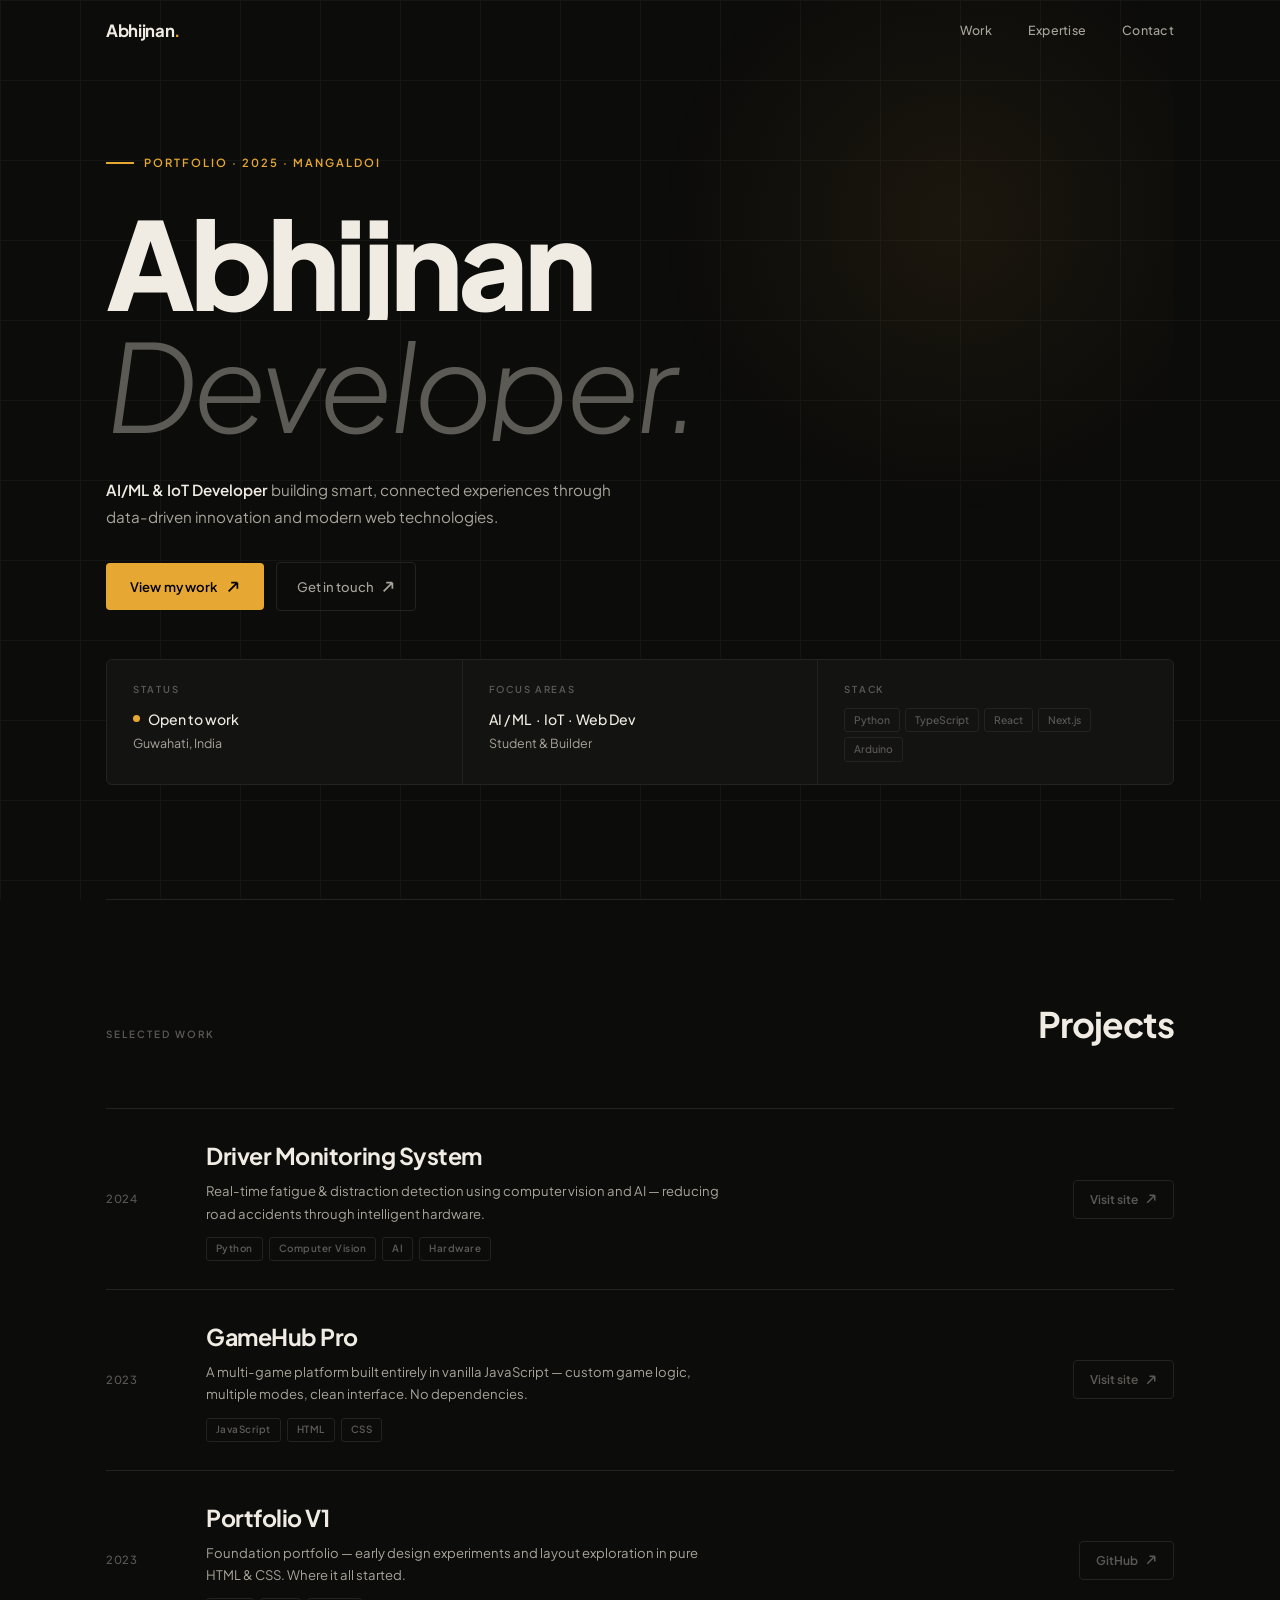
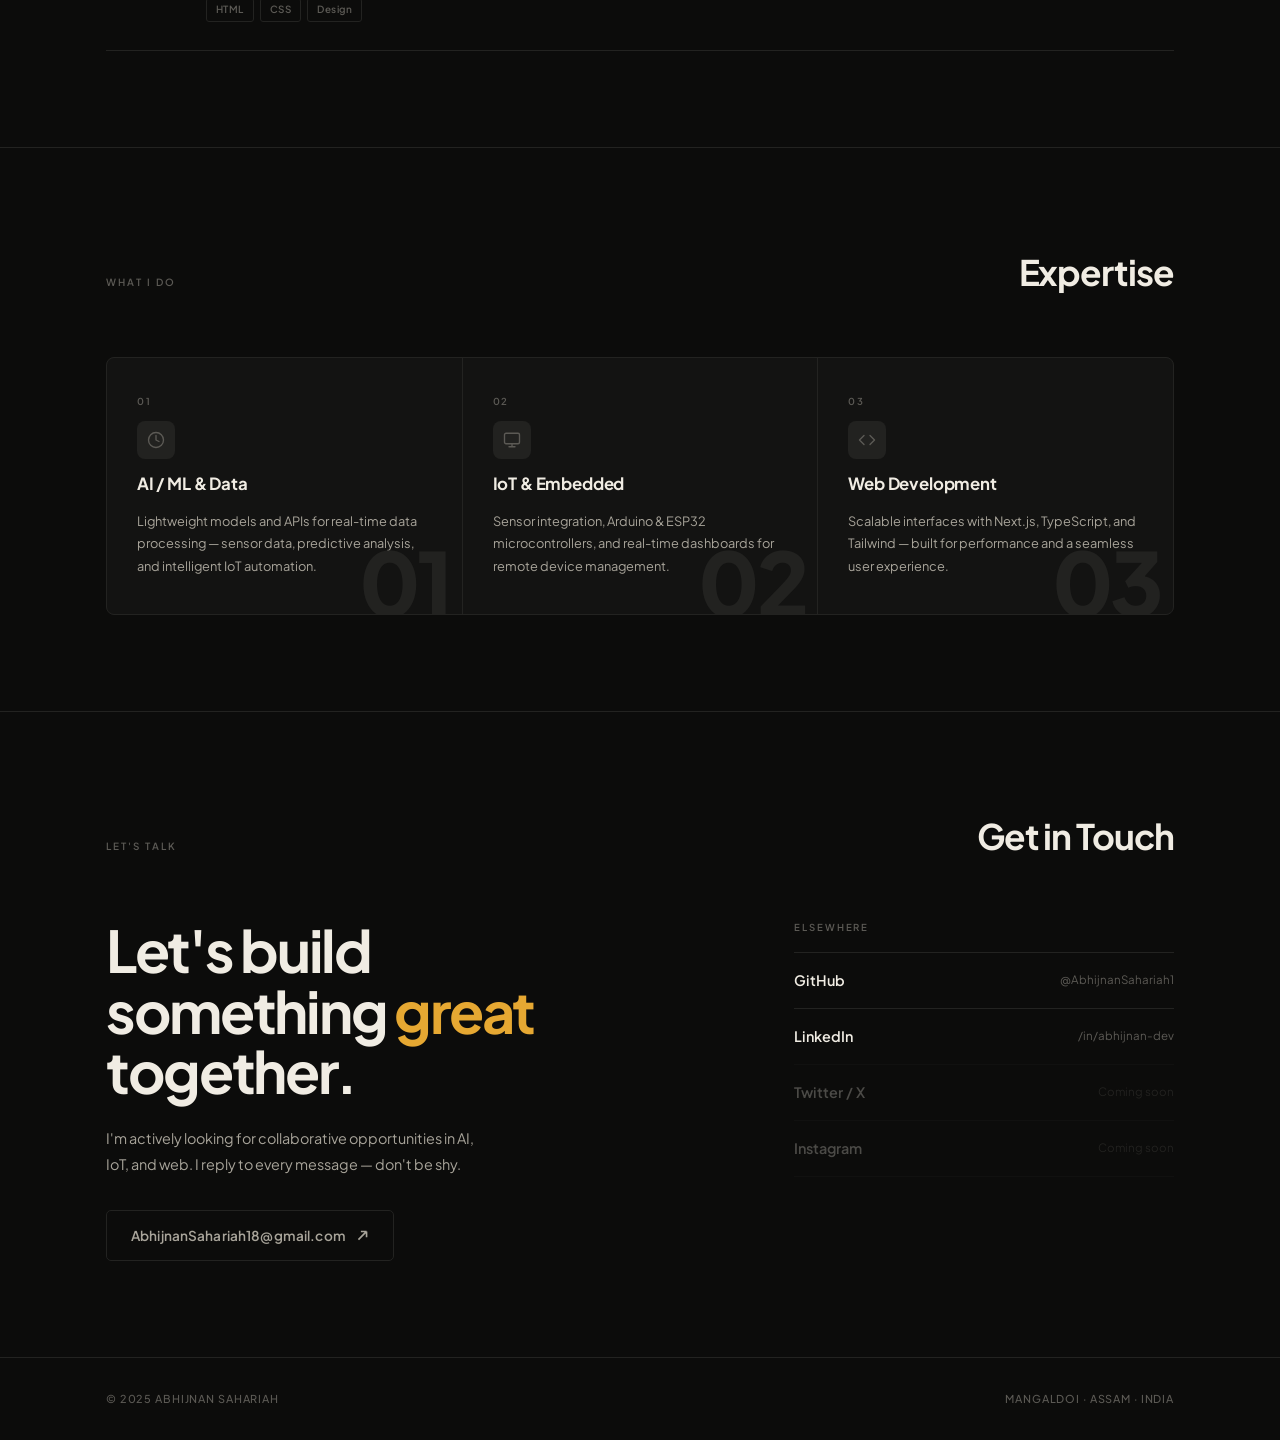
==== commit 085fd75e: "Update index.html" ====
--- a/index.html
+++ b/index.html
@@ -274,7 +274,7 @@
             </a>
             <a href="https://linkedin.com/in/abhijnan" target="_blank" class="el-item">
               <span class="el-name">LinkedIn</span>
-              <span class="el-handle">/in/abhijnan</span>
+              <span class="el-handle">/in/abhijnan-dev</span>
             </a>
             <div class="el-item" style="opacity: 0.28; cursor: default;">
               <span class="el-name">Twitter / X</span>
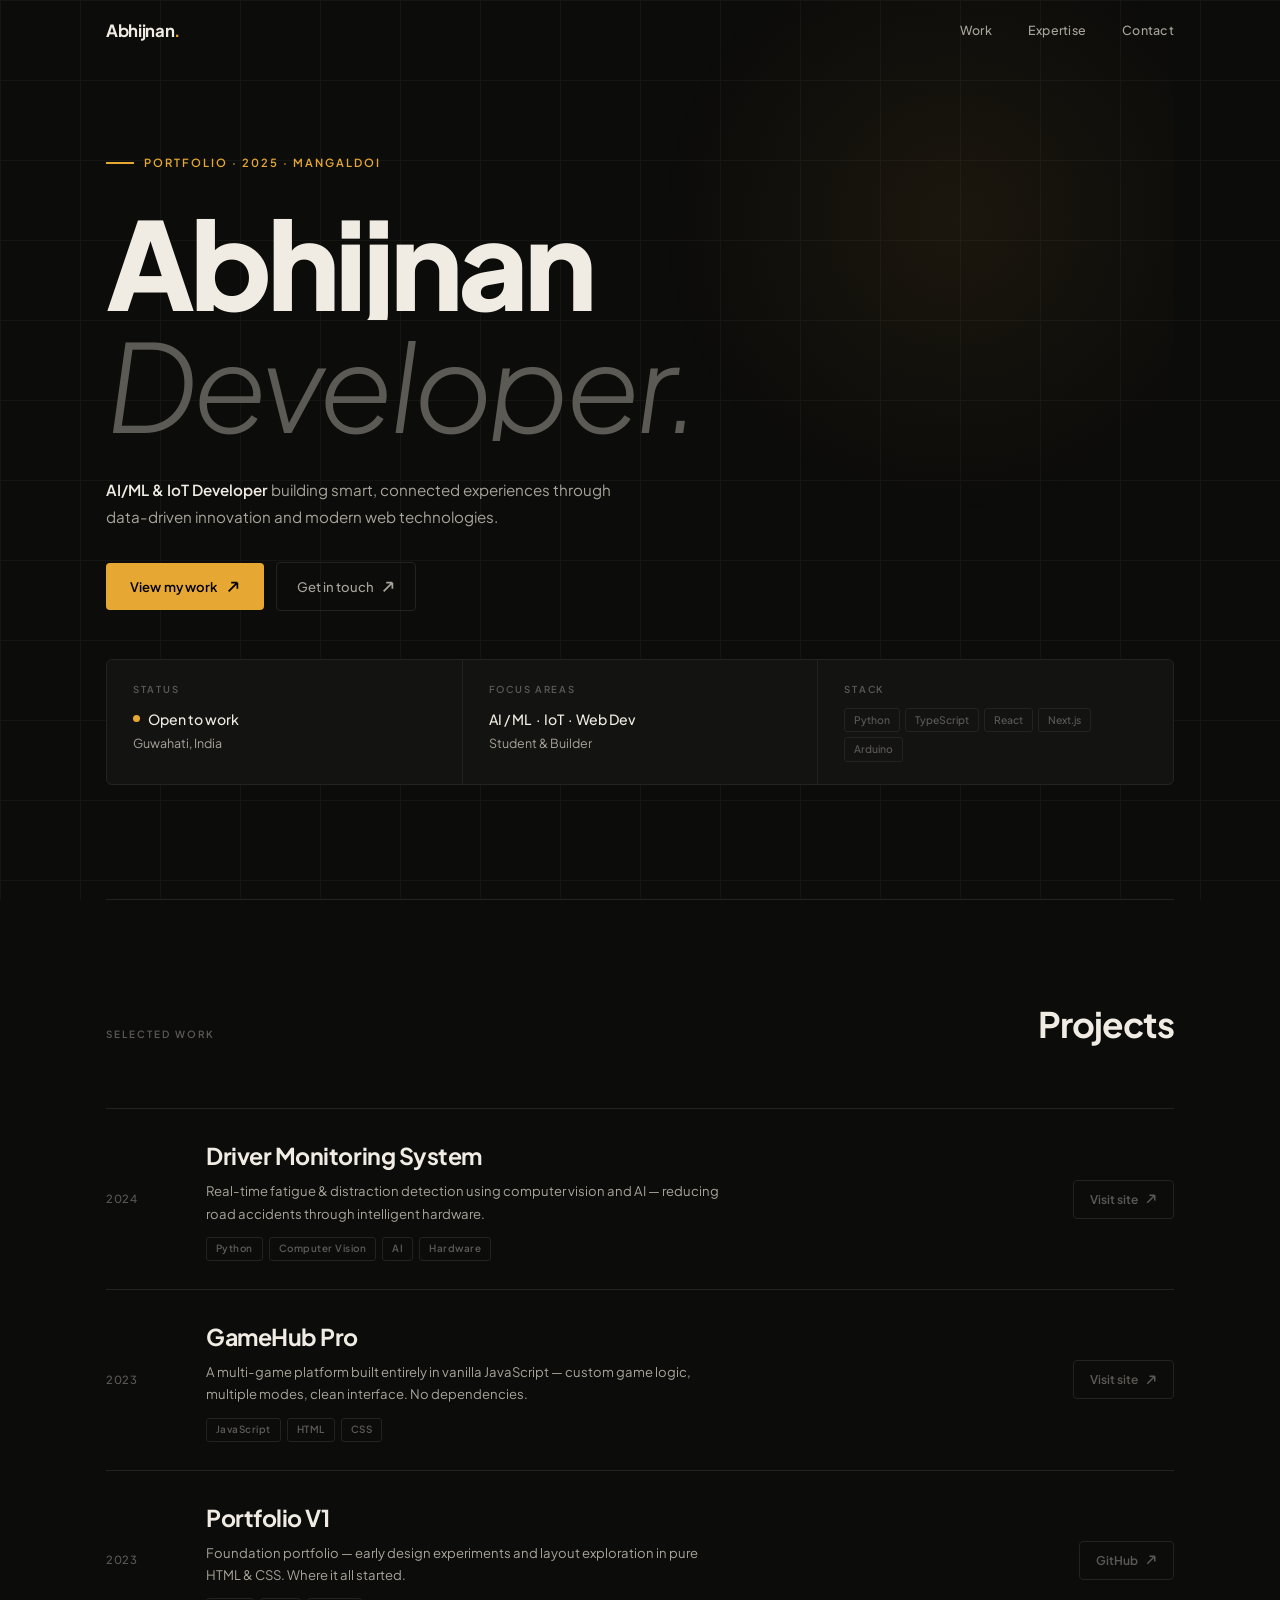
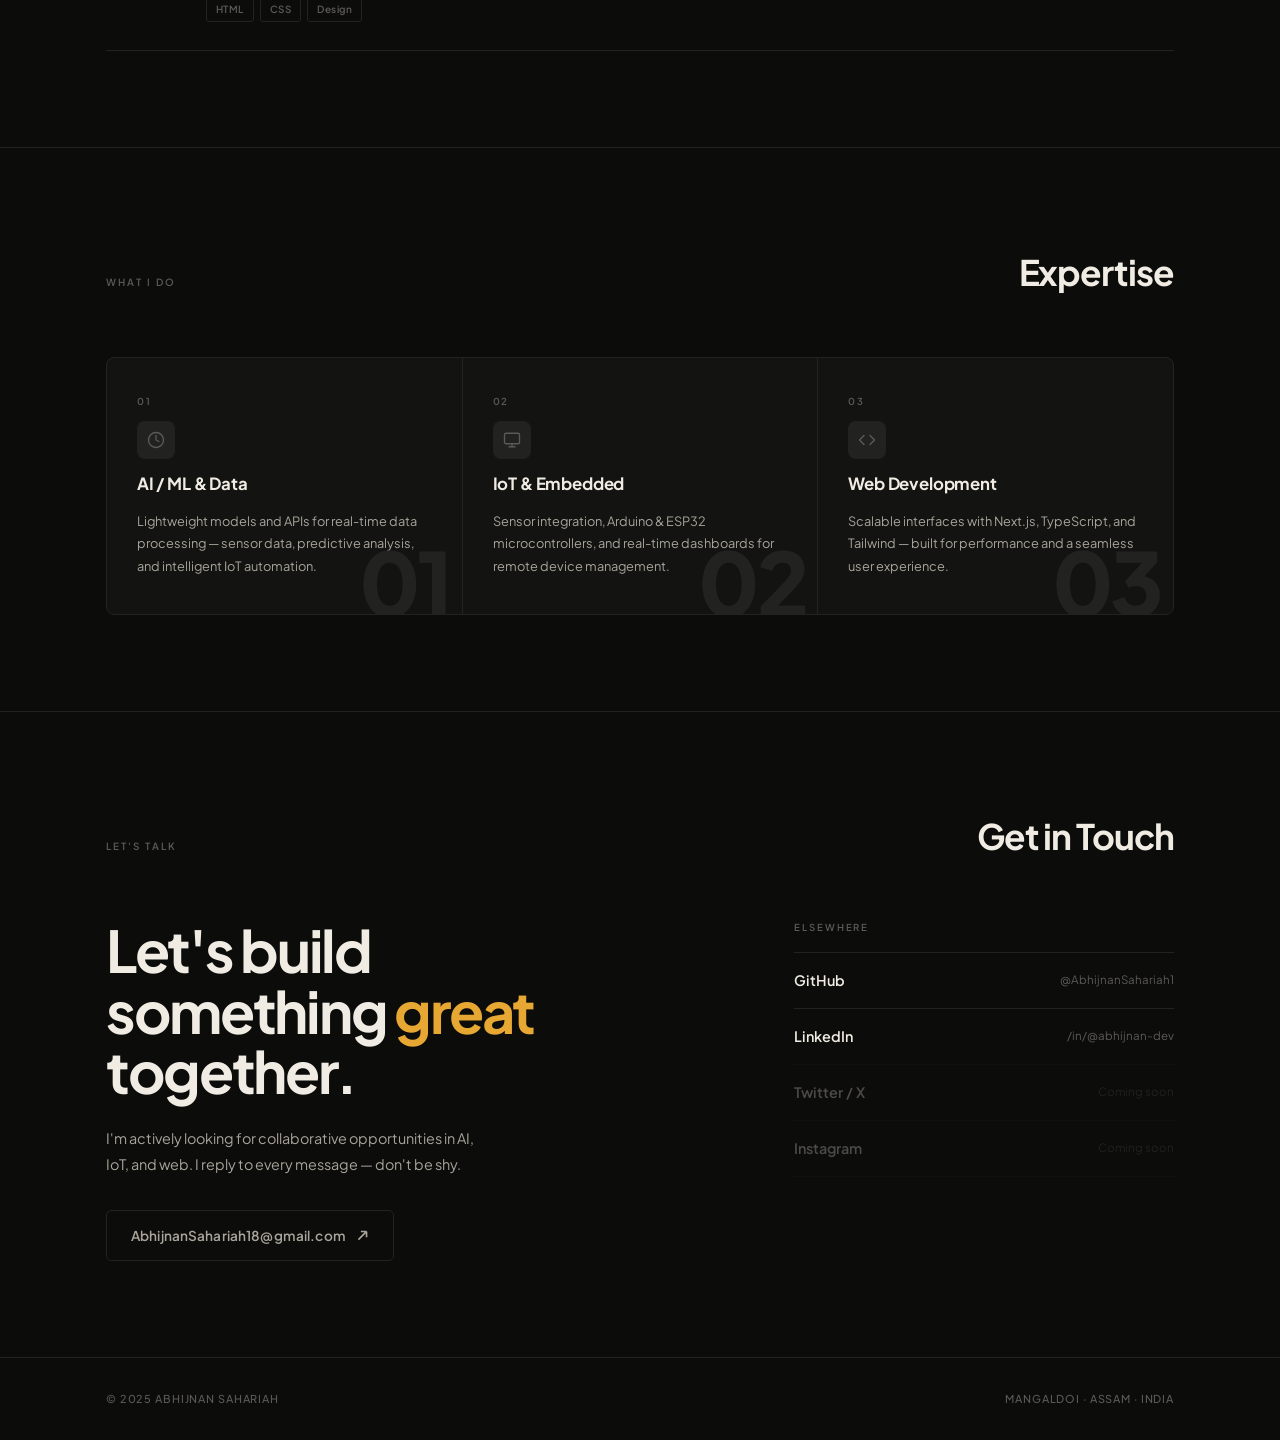
==== commit 37e8f0c4: "Update index.html" ====
--- a/index.html
+++ b/index.html
@@ -274,7 +274,7 @@
             </a>
             <a href="https://linkedin.com/in/abhijnan" target="_blank" class="el-item">
               <span class="el-name">LinkedIn</span>
-              <span class="el-handle">/in/abhijnan-dev</span>
+              <span class="el-handle">/in/@abhijnan-dev</span>
             </a>
             <div class="el-item" style="opacity: 0.28; cursor: default;">
               <span class="el-name">Twitter / X</span>
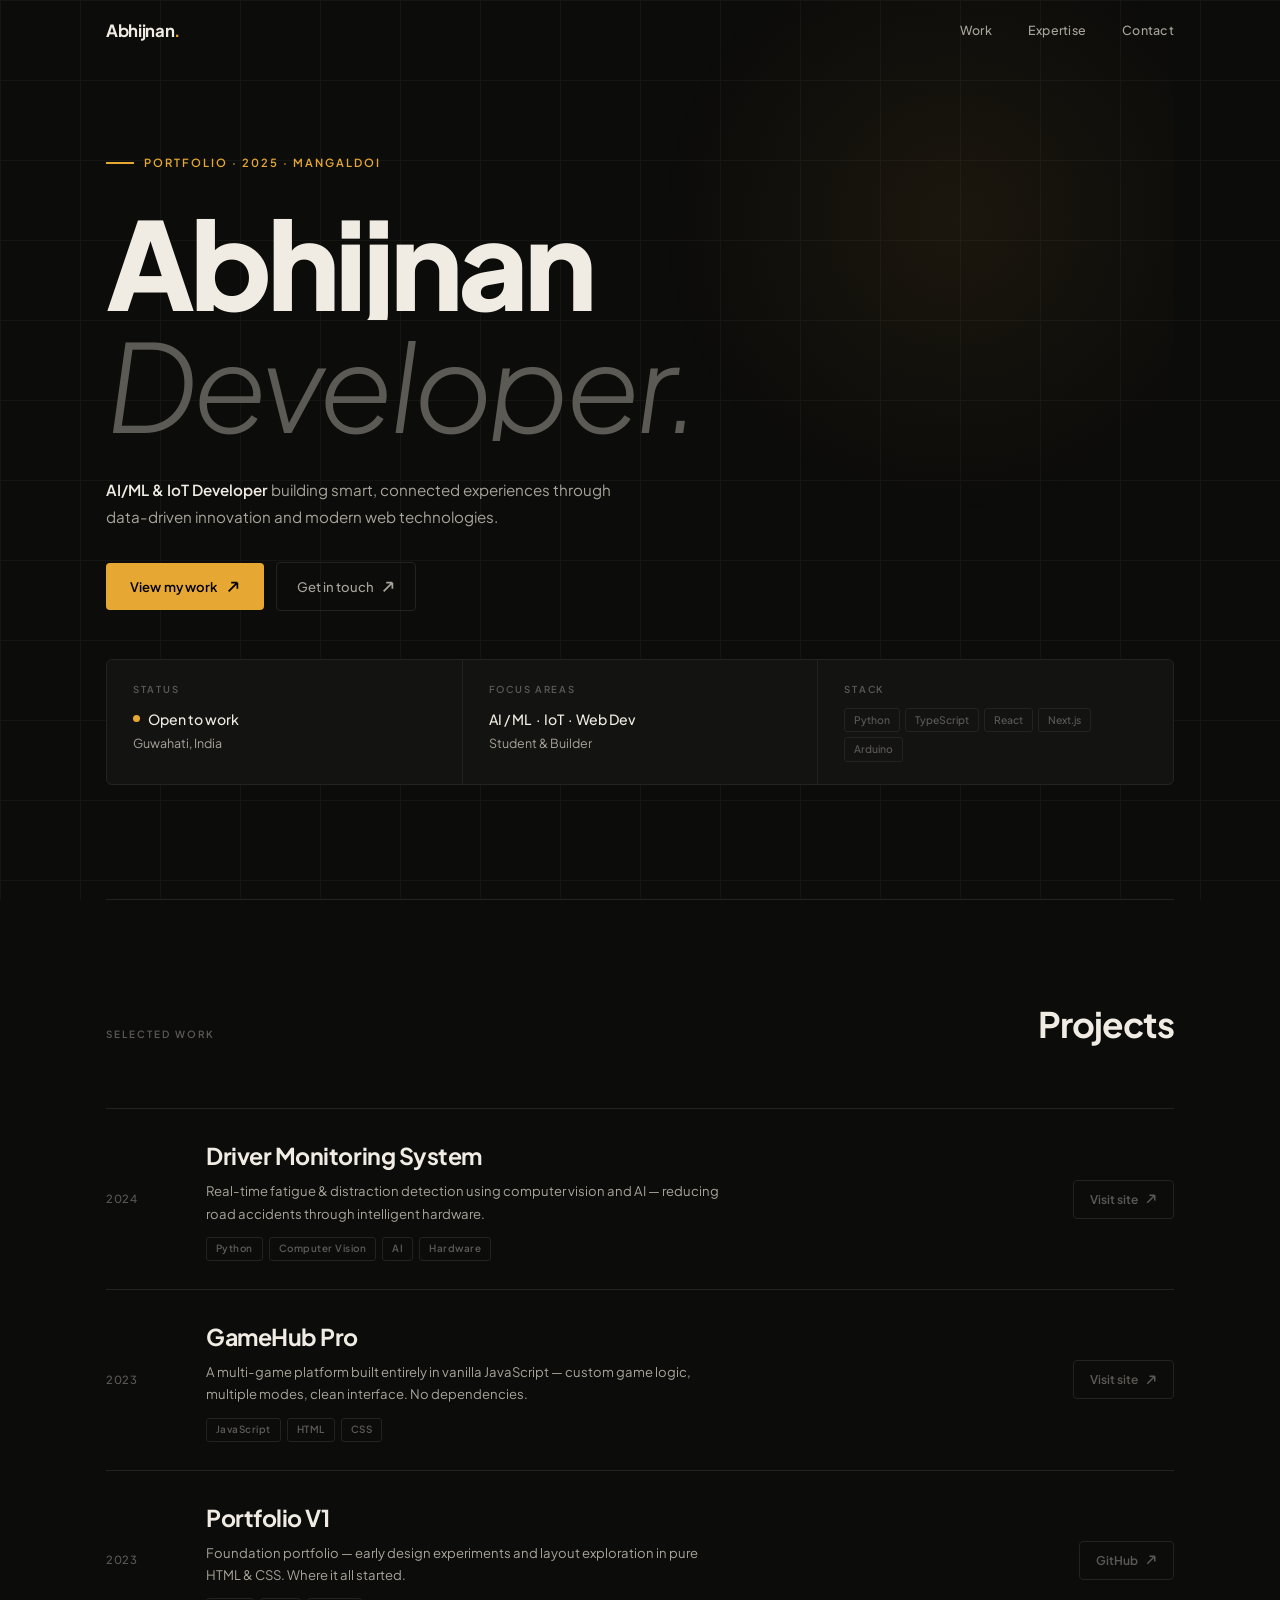
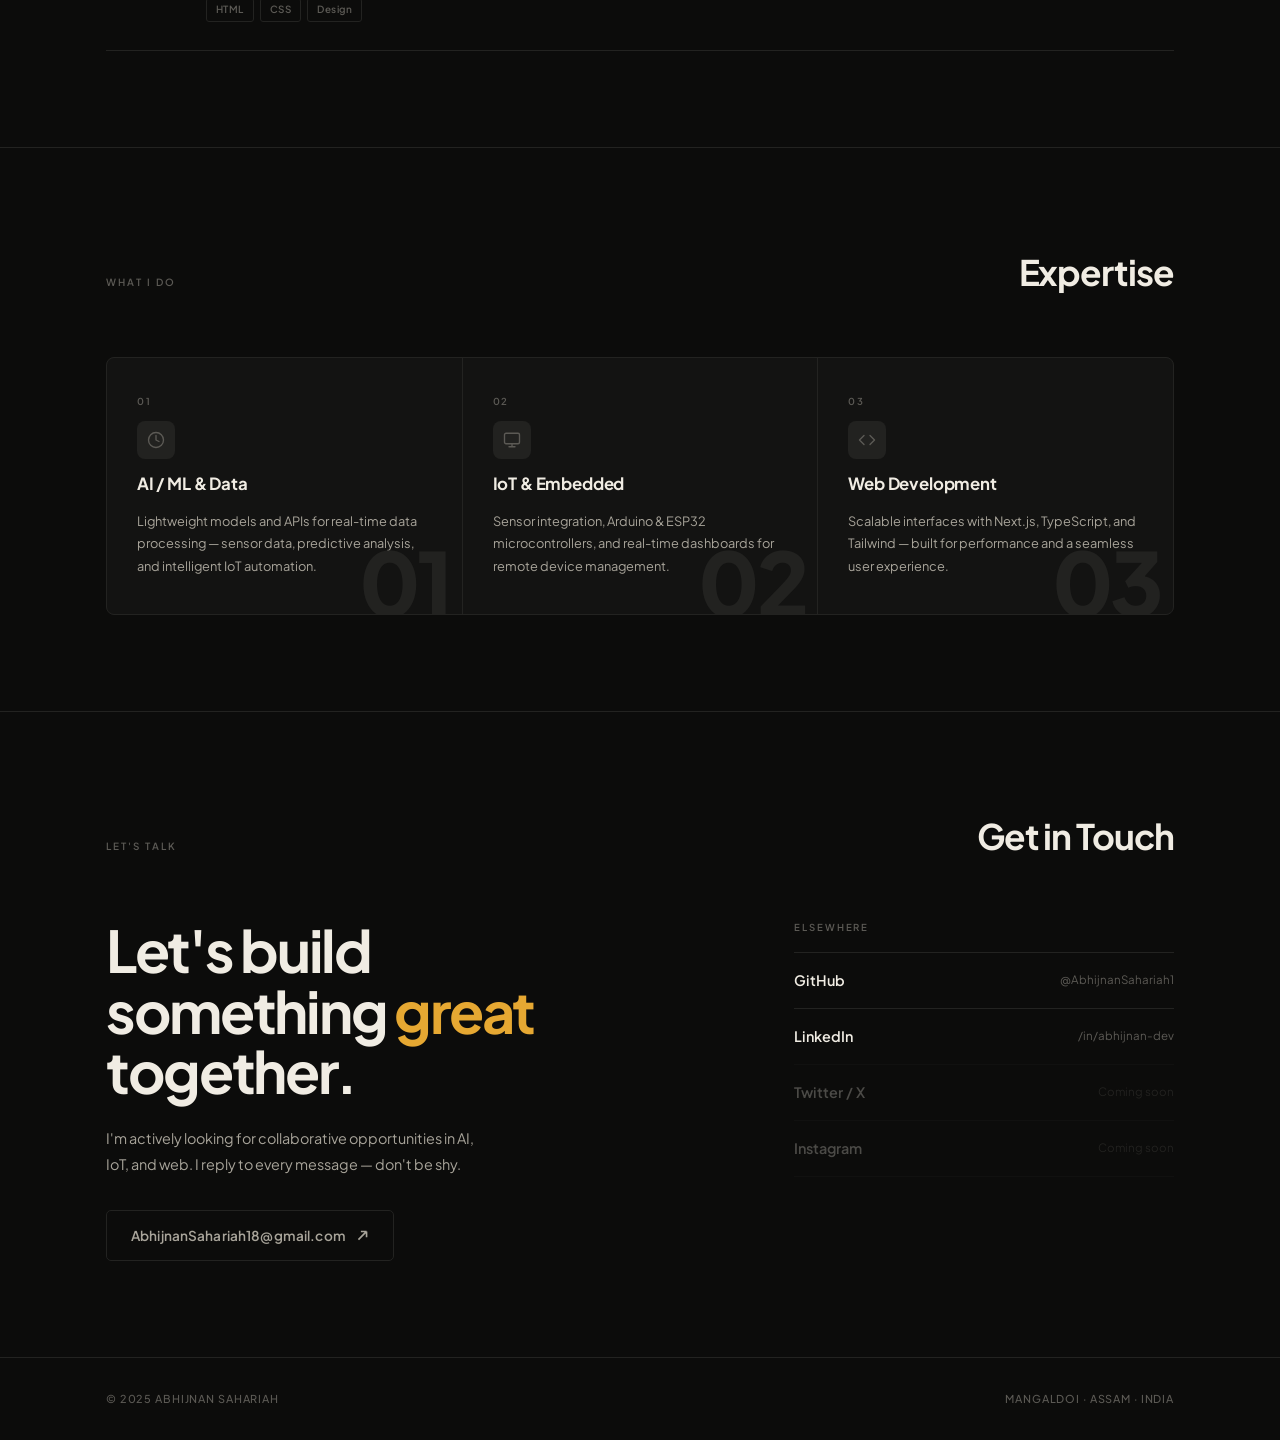
==== commit 5f33cb1b: "Update index.html" ====
--- a/index.html
+++ b/index.html
@@ -272,9 +272,9 @@
               <span class="el-name">GitHub</span>
               <span class="el-handle">@AbhijnanSahariah1</span>
             </a>
-            <a href="https://linkedin.com/in/abhijnan" target="_blank" class="el-item">
+            <a href="https://linkedin.com/in/abhijnan-dev" target="_blank" class="el-item">
               <span class="el-name">LinkedIn</span>
-              <span class="el-handle">/in/@abhijnan-dev</span>
+              <span class="el-handle">/in/abhijnan-dev</span>
             </a>
             <div class="el-item" style="opacity: 0.28; cursor: default;">
               <span class="el-name">Twitter / X</span>
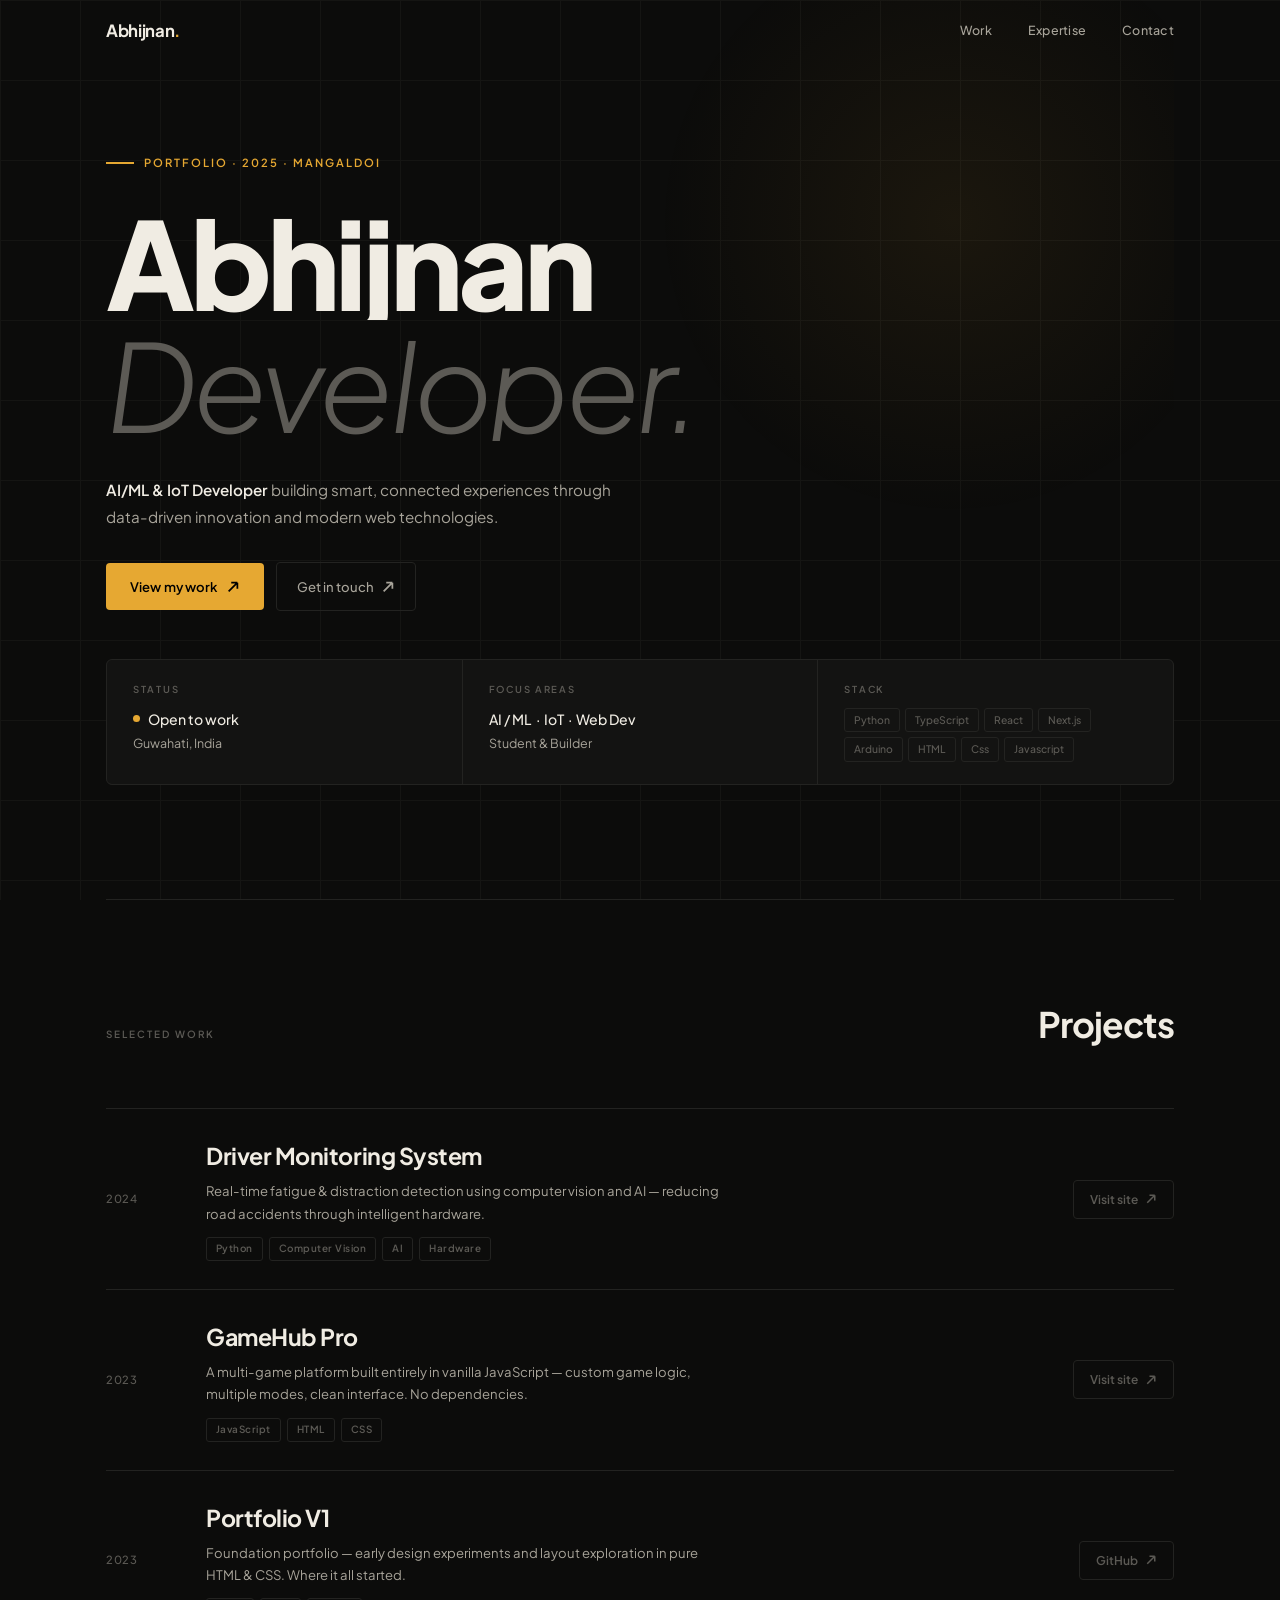
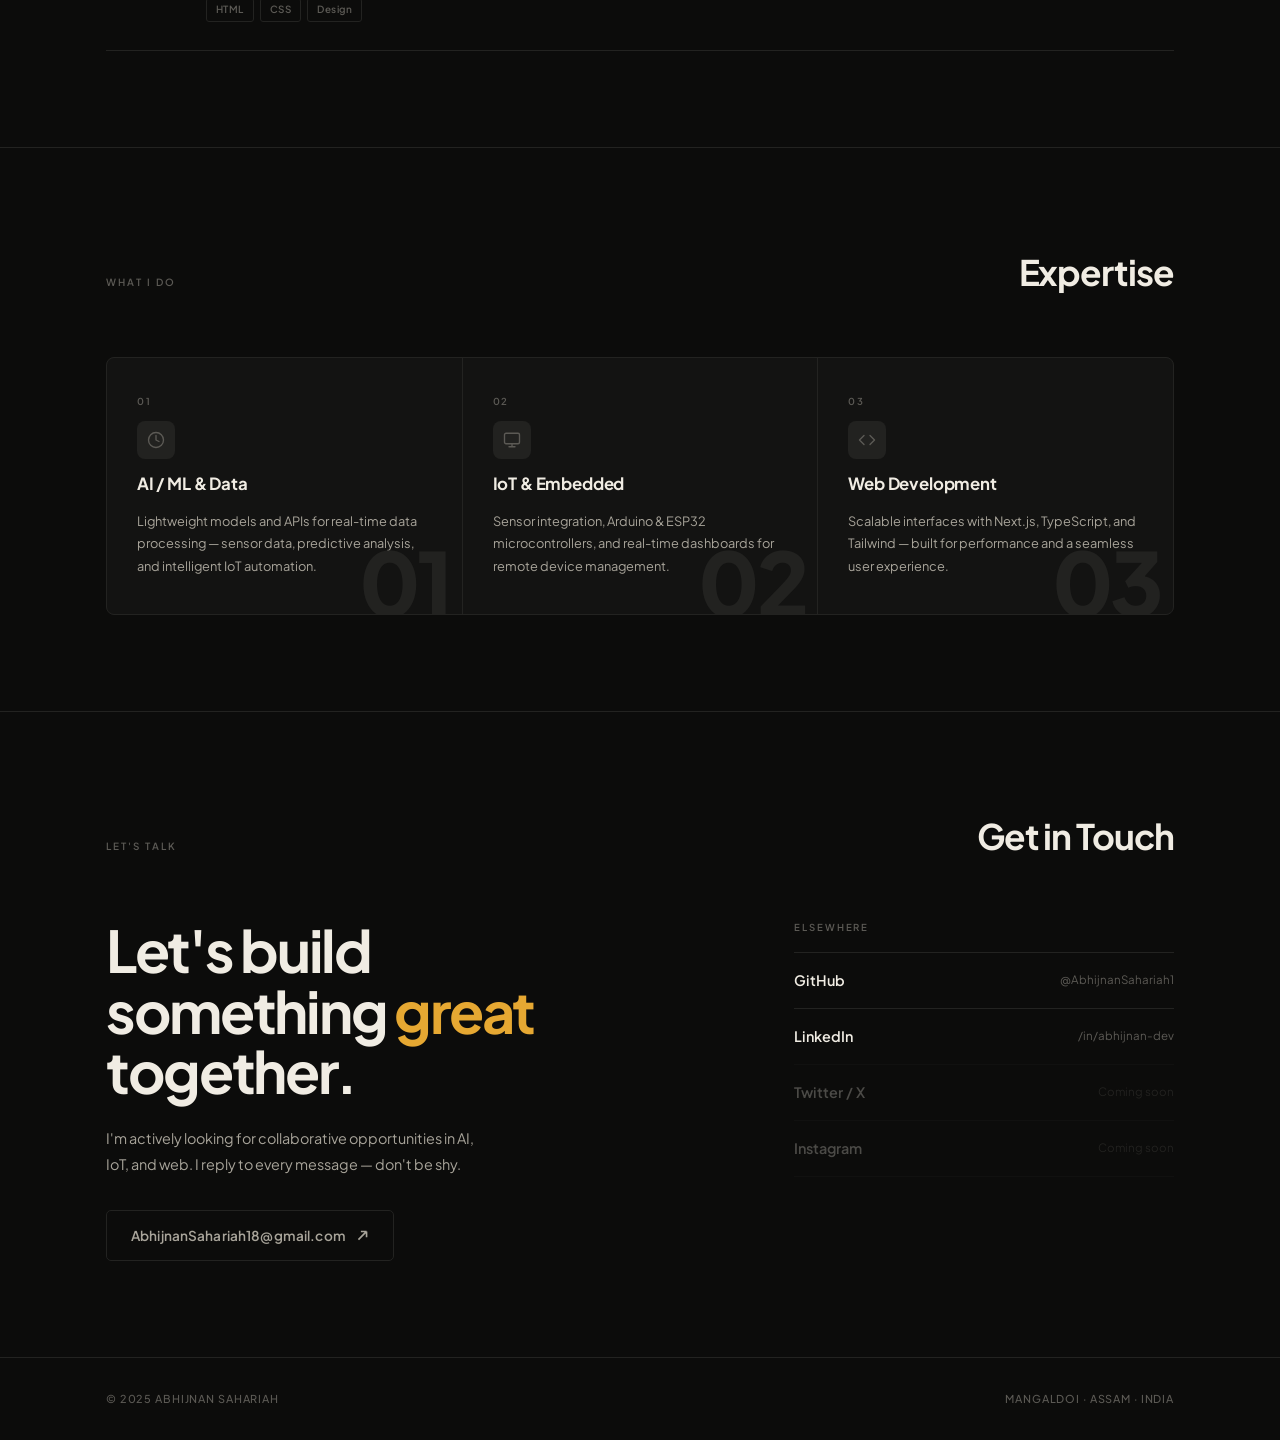
==== commit 06068556: "Update index.html" ====
--- a/index.html
+++ b/index.html
@@ -105,6 +105,9 @@
               <span class="chip">React</span>
               <span class="chip">Next.js</span>
               <span class="chip">Arduino</span>
+              <span class="chip">HTML</span>
+              <span class="chip">Css</span>
+              <span class="chip">Javascript</span>
             </div>
           </div>
         </div>
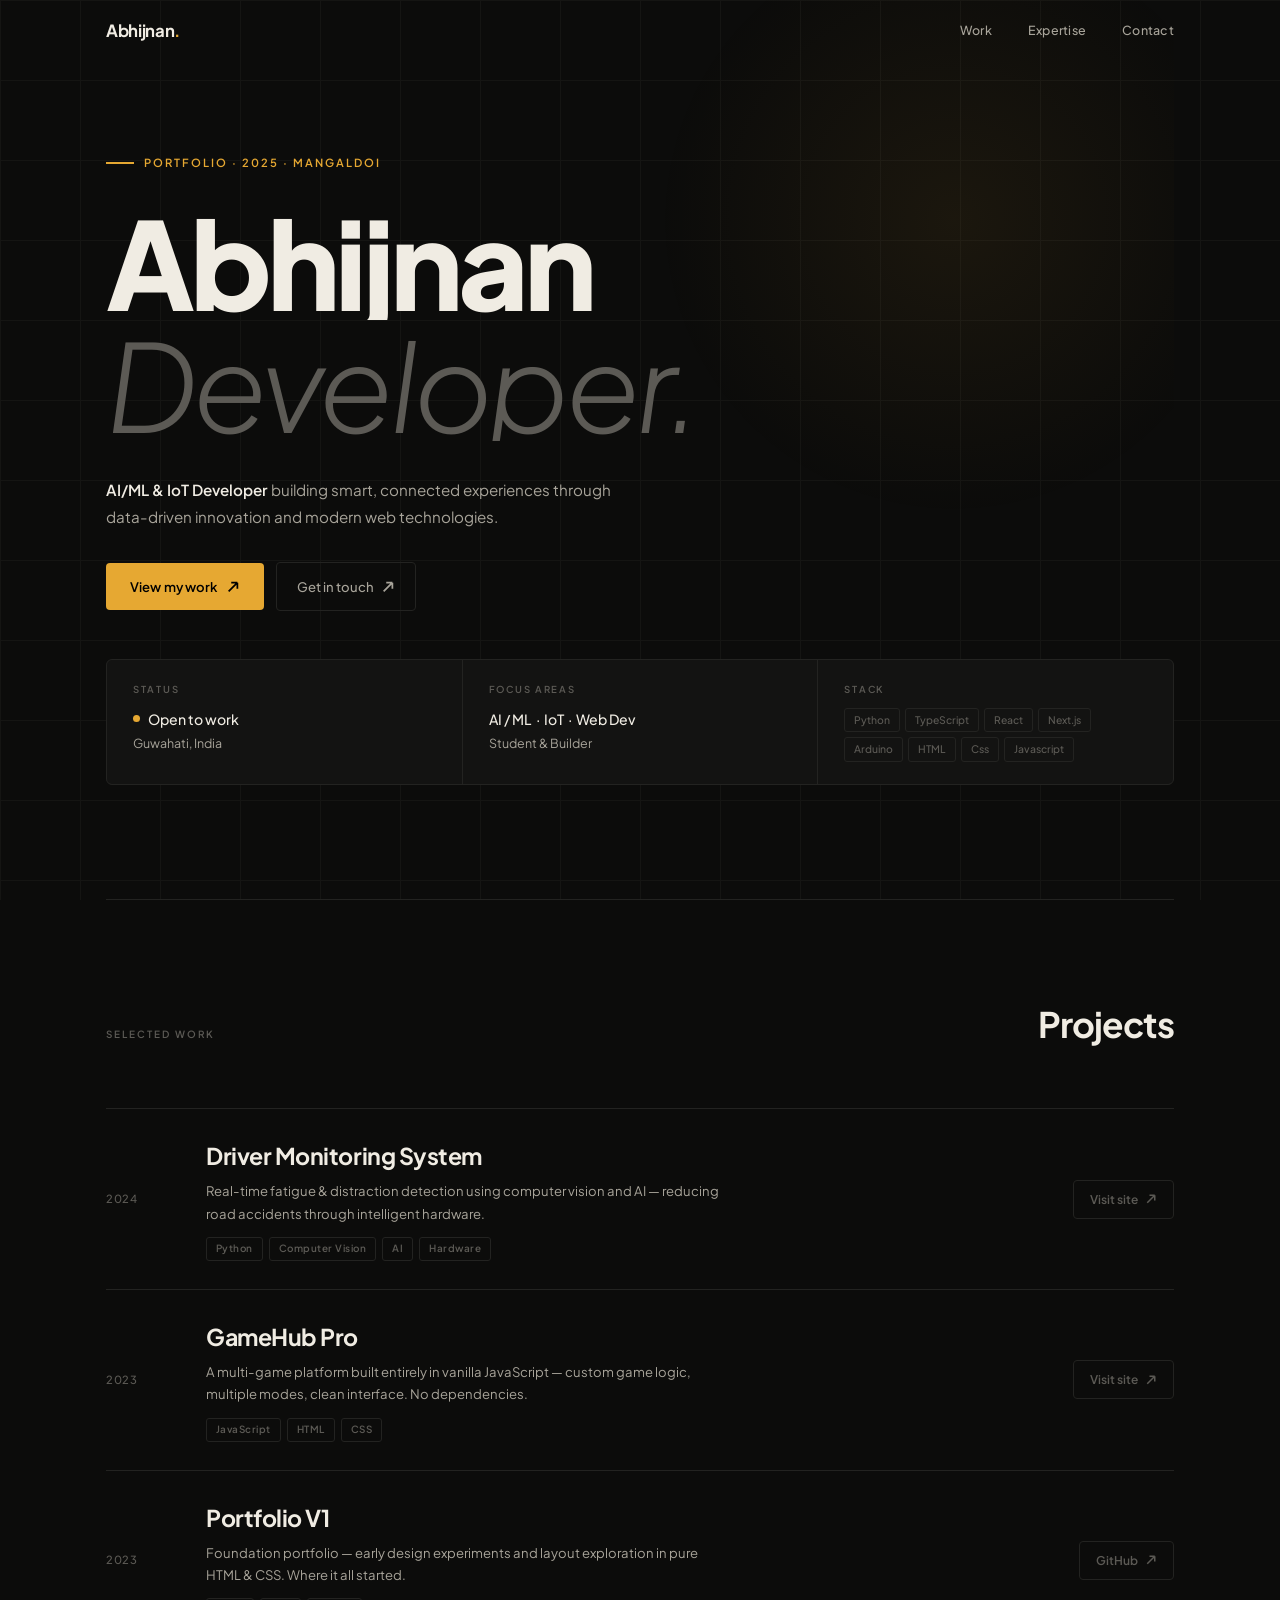
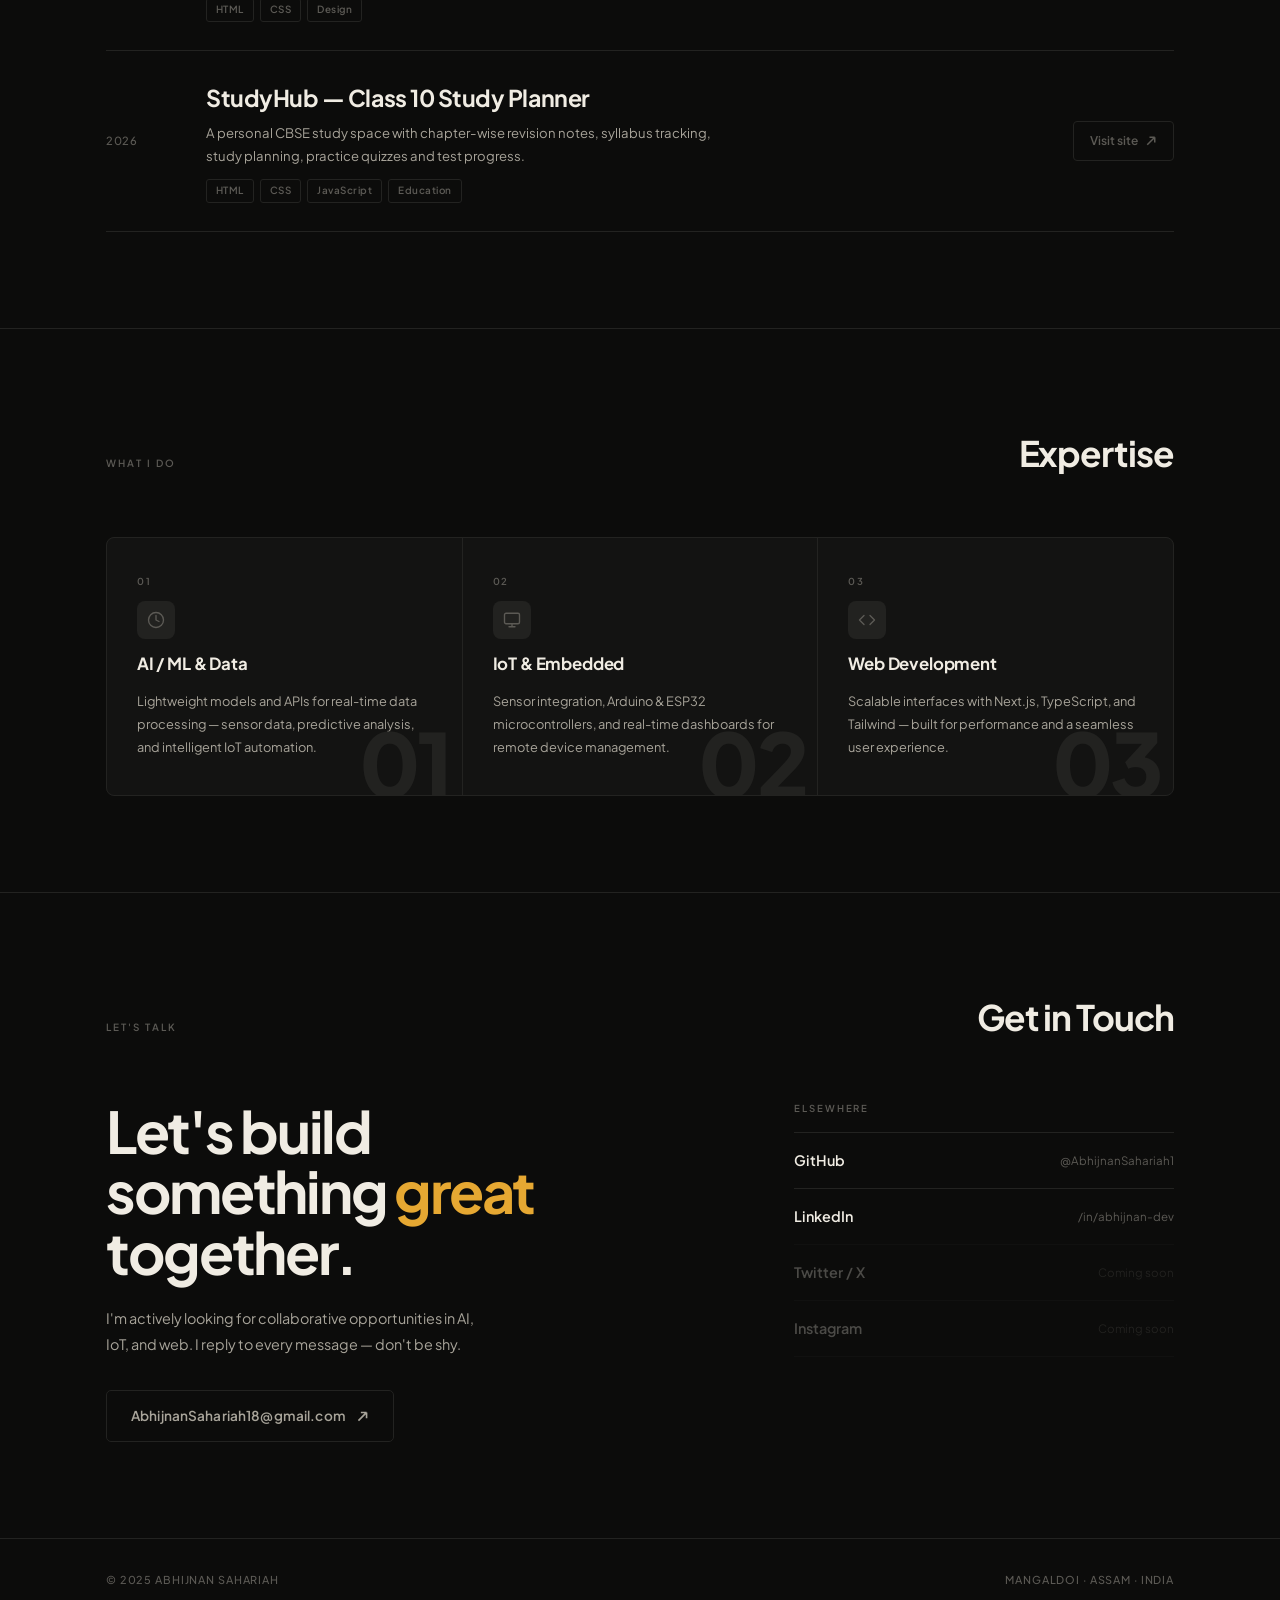
==== commit 5811203e: "Feature StudyHub in personal portfolio projects" ====
--- a/index.html
+++ b/index.html
@@ -1,309 +1,329 @@
-<!DOCTYPE html>
-<html lang="en">
-<head>
-  <meta charset="UTF-8">
-  <meta name="viewport" content="width=device-width, initial-scale=1.0">
-  <meta name="description" content="Abhijnan Sahariah — Student developer. AI, IoT, Web.">
-  <title>Abhijnan Sahariah</title>
-
-  <!-- Fonts -->
-  <link rel="preconnect" href="https://fonts.googleapis.com">
-  <link href="https://fonts.googleapis.com/css2?family=Plus+Jakarta+Sans:ital,wght@0,300;0,400;0,500;0,600;0,700;0,800;1,300;1,400&display=swap" rel="stylesheet">
-
-  <!-- Styles -->
-  <link rel="stylesheet" href="portfolio1.css">
-</head>
-<body>
-
-  <!-- ── LOADER ── -->
-  <div id="loader">
-    <div class="ld-inner">
-      <div class="ld-bar"></div>
-      <div class="ld-text"><span>Abhijnan.dev</span></div>
-    </div>
-  </div>
-
-  <!-- ── MOBILE MENU ── -->
-  <div class="mmenu" id="mm">
-    <a href="#projects" onclick="closeMob()">Work</a>
-    <a href="#expertise" onclick="closeMob()">Expertise</a>
-    <a href="#contact" onclick="closeMob()">Contact</a>
-    <p class="mmenu-foot">Abhijnan Sahariah · 2025</p>
-  </div>
-
-  <!-- ── HEADER ── -->
-  <header class="hdr" id="hdr">
-    <div class="hdr-i">
-      <div class="logo">Abhijnan<em>.</em></div>
-      <nav class="hnav">
-        <a href="#projects">Work</a>
-        <a href="#expertise">Expertise</a>
-        <a href="#contact">Contact</a>
-      </nav>
-      <button class="htoggle" id="ht" aria-label="Toggle menu">
-        <span></span>
-        <span></span>
-        <span></span>
-      </button>
-    </div>
-  </header>
-
-  <!-- ── HERO ── -->
-  <div class="c">
-    <div class="hero">
-      <div class="hero-glow"></div>
-      <div class="hero-inner">
-
-        <div class="hero-tag">Portfolio · 2025 · Mangaldoi</div>
-
-        <div class="hero-h">
-          <h1>Abhijnan</h1>
-        </div>
-        <div class="hero-role-wrap">
-          <div class="hero-role">Developer.</div>
-        </div>
-
-        <p class="hero-desc">
-          <strong>AI/ML &amp; IoT Developer</strong> building smart, connected
-          experiences through data-driven innovation and modern web technologies.
-        </p>
-
-        <div class="hero-ctas">
-          <a href="#projects" class="btn-p">
-            View my work
-            <svg class="arr" viewBox="0 0 16 16" fill="none" stroke="currentColor" stroke-width="2">
-              <path d="M3 13L13 3M13 3H6M13 3v7"/>
-            </svg>
-          </a>
-          <a href="#contact" class="btn-s">
-            Get in touch
-            <svg class="arr" viewBox="0 0 16 16" fill="none" stroke="currentColor" stroke-width="2">
-              <path d="M3 13L13 3M13 3H6M13 3v7"/>
-            </svg>
-          </a>
-        </div>
-
-        <div class="hero-bottom">
-          <div class="hb-cell">
-            <p class="hb-label">Status</p>
-            <div class="status-row">
-              <span class="sdot"></span>
-              <span class="hb-val">Open to work</span>
-            </div>
-            <div class="hb-val sm">Guwahati, India</div>
-          </div>
-          <div class="hb-cell">
-            <p class="hb-label">Focus Areas</p>
-            <div class="hb-val">AI / ML &nbsp;·&nbsp; IoT &nbsp;·&nbsp; Web Dev</div>
-            <div class="hb-val sm">Student &amp; Builder</div>
-          </div>
-          <div class="hb-cell">
-            <p class="hb-label">Stack</p>
-            <div class="chips">
-              <span class="chip">Python</span>
-              <span class="chip">TypeScript</span>
-              <span class="chip">React</span>
-              <span class="chip">Next.js</span>
-              <span class="chip">Arduino</span>
-              <span class="chip">HTML</span>
-              <span class="chip">Css</span>
-              <span class="chip">Javascript</span>
-            </div>
-          </div>
-        </div>
-
-      </div>
-    </div>
-  </div>
-
-  <!-- ── PROJECTS ── -->
-  <section id="projects">
-    <div class="c">
-      <div class="s-top rv">
-        <span class="s-eyebrow">Selected work</span>
-        <span class="s-title">Projects</span>
-      </div>
-
-      <div class="proj-list">
-
-        <a href="https://abhijnansahariah1.github.io/DriverMonitoringSystem/" target="_blank" class="proj-row rv d1">
-          <span class="proj-yr">2024</span>
-          <div class="proj-mid">
-            <div class="proj-name">Driver Monitoring System</div>
-            <p class="proj-about">Real-time fatigue &amp; distraction detection using computer vision and AI — reducing road accidents through intelligent hardware.</p>
-            <div class="proj-tags">
-              <span class="proj-tag">Python</span>
-              <span class="proj-tag">Computer Vision</span>
-              <span class="proj-tag">AI</span>
-              <span class="proj-tag">Hardware</span>
-            </div>
-          </div>
-          <span class="proj-cta">
-            Visit site
-            <svg viewBox="0 0 16 16" fill="none" stroke="currentColor" stroke-width="2">
-              <path d="M3 13L13 3M13 3H6M13 3v7"/>
-            </svg>
-          </span>
-        </a>
-
-        <a href="https://abhijnansahariah1.github.io/Multi-Game/" target="_blank" class="proj-row rv d2">
-          <span class="proj-yr">2023</span>
-          <div class="proj-mid">
-            <div class="proj-name">GameHub Pro</div>
-            <p class="proj-about">A multi-game platform built entirely in vanilla JavaScript — custom game logic, multiple modes, clean interface. No dependencies.</p>
-            <div class="proj-tags">
-              <span class="proj-tag">JavaScript</span>
-              <span class="proj-tag">HTML</span>
-              <span class="proj-tag">CSS</span>
-            </div>
-          </div>
-          <span class="proj-cta">
-            Visit site
-            <svg viewBox="0 0 16 16" fill="none" stroke="currentColor" stroke-width="2">
-              <path d="M3 13L13 3M13 3H6M13 3v7"/>
-            </svg>
-          </span>
-        </a>
-
-        <a href="https://github.com/AbhijnanSahariah1/portfolio-v1" target="_blank" class="proj-row rv d3">
-          <span class="proj-yr">2023</span>
-          <div class="proj-mid">
-            <div class="proj-name">Portfolio V1</div>
-            <p class="proj-about">Foundation portfolio — early design experiments and layout exploration in pure HTML &amp; CSS. Where it all started.</p>
-            <div class="proj-tags">
-              <span class="proj-tag">HTML</span>
-              <span class="proj-tag">CSS</span>
-              <span class="proj-tag">Design</span>
-            </div>
-          </div>
-          <span class="proj-cta">
-            GitHub
-            <svg viewBox="0 0 16 16" fill="none" stroke="currentColor" stroke-width="2">
-              <path d="M3 13L13 3M13 3H6M13 3v7"/>
-            </svg>
-          </span>
-        </a>
-
-      </div>
-    </div>
-  </section>
-
-  <!-- ── EXPERTISE ── -->
-  <section id="expertise">
-    <div class="c">
-      <div class="s-top rv">
-        <span class="s-eyebrow">What I do</span>
-        <span class="s-title">Expertise</span>
-      </div>
-
-      <div class="exp-grid">
-
-        <div class="exp-card rv d1">
-          <span class="exp-n">01</span>
-          <div class="exp-icon">
-            <svg viewBox="0 0 24 24" fill="none" stroke-width="1.8" stroke-linecap="round" stroke-linejoin="round">
-              <path d="M12 2a10 10 0 1 0 0 20 10 10 0 0 0 0-20z"/>
-              <path d="M12 6v6l4 2"/>
-            </svg>
-          </div>
-          <div class="exp-title">AI / ML &amp; Data</div>
-          <p class="exp-body">Lightweight models and APIs for real-time data processing — sensor data, predictive analysis, and intelligent IoT automation.</p>
-          <div class="exp-ghost">01</div>
-        </div>
-
-        <div class="exp-card rv d2">
-          <span class="exp-n">02</span>
-          <div class="exp-icon">
-            <svg viewBox="0 0 24 24" fill="none" stroke-width="1.8" stroke-linecap="round" stroke-linejoin="round">
-              <rect x="2" y="3" width="20" height="14" rx="2"/>
-              <path d="M8 21h8M12 17v4"/>
-            </svg>
-          </div>
-          <div class="exp-title">IoT &amp; Embedded</div>
-          <p class="exp-body">Sensor integration, Arduino &amp; ESP32 microcontrollers, and real-time dashboards for remote device management.</p>
-          <div class="exp-ghost">02</div>
-        </div>
-
-        <div class="exp-card rv d3">
-          <span class="exp-n">03</span>
-          <div class="exp-icon">
-            <svg viewBox="0 0 24 24" fill="none" stroke-width="1.8" stroke-linecap="round" stroke-linejoin="round">
-              <polyline points="16 18 22 12 16 6"/>
-              <polyline points="8 6 2 12 8 18"/>
-            </svg>
-          </div>
-          <div class="exp-title">Web Development</div>
-          <p class="exp-body">Scalable interfaces with Next.js, TypeScript, and Tailwind — built for performance and a seamless user experience.</p>
-          <div class="exp-ghost">03</div>
-        </div>
-
-      </div>
-    </div>
-  </section>
-
-  <!-- ── CONTACT ── -->
-  <section id="contact">
-    <div class="c">
-      <div class="s-top rv">
-        <span class="s-eyebrow">Let's talk</span>
-        <span class="s-title">Get in Touch</span>
-      </div>
-
-      <div class="ct-grid">
-        <div class="rv">
-          <h2 class="ct-big">
-            Let's build<br>
-            something <span>great</span><br>
-            together.
-          </h2>
-          <p class="ct-note">
-            I'm actively looking for collaborative opportunities in AI, IoT, and web.
-            I reply to every message — don't be shy.
-          </p>
-          <a href="mailto:AbhijnanSahariah18@gmail.com" class="email-cta">
-            AbhijnanSahariah18@gmail.com
-            <svg viewBox="0 0 16 16" fill="none" stroke="currentColor" stroke-width="2">
-              <path d="M3 13L13 3M13 3H6M13 3v7"/>
-            </svg>
-          </a>
-        </div>
-
-        <div class="rv d2">
-          <p class="el-head">Elsewhere</p>
-          <div class="el-list">
-            <a href="https://github.com/AbhijnanSahariah1" target="_blank" class="el-item">
-              <span class="el-name">GitHub</span>
-              <span class="el-handle">@AbhijnanSahariah1</span>
-            </a>
-            <a href="https://linkedin.com/in/abhijnan-dev" target="_blank" class="el-item">
-              <span class="el-name">LinkedIn</span>
-              <span class="el-handle">/in/abhijnan-dev</span>
-            </a>
-            <div class="el-item" style="opacity: 0.28; cursor: default;">
-              <span class="el-name">Twitter / X</span>
-              <span class="el-handle">Coming soon</span>
-            </div>
-            <div class="el-item" style="opacity: 0.28; cursor: default;">
-              <span class="el-name">Instagram</span>
-              <span class="el-handle">Coming soon</span>
-            </div>
-          </div>
-        </div>
-      </div>
-
-    </div>
-  </section>
-
-  <!-- ── FOOTER ── -->
-  <footer>
-    <div class="ft">
-      <p>© 2025 Abhijnan Sahariah</p>
-      <p>Mangaldoi · Assam · India</p>
-    </div>
-  </footer>
-
-  <!-- Scripts -->
-  <script src="portfolio1.js"></script>
-
-</body>
-</html>
+<!DOCTYPE html>
+<html lang="en">
+<head>
+  <meta charset="UTF-8">
+  <meta name="viewport" content="width=device-width, initial-scale=1.0">
+  <meta name="description" content="Abhijnan Sahariah — Student developer. AI, IoT, Web.">
+  <title>Abhijnan Sahariah</title>
+
+  <!-- Fonts -->
+  <link rel="preconnect" href="https://fonts.googleapis.com">
+  <link href="https://fonts.googleapis.com/css2?family=Plus+Jakarta+Sans:ital,wght@0,300;0,400;0,500;0,600;0,700;0,800;1,300;1,400&display=swap" rel="stylesheet">
+
+  <!-- Styles -->
+  <link rel="stylesheet" href="portfolio1.css">
+</head>
+<body>
+
+  <!-- ── LOADER ── -->
+  <div id="loader">
+    <div class="ld-inner">
+      <div class="ld-bar"></div>
+      <div class="ld-text"><span>Abhijnan.dev</span></div>
+    </div>
+  </div>
+
+  <!-- ── MOBILE MENU ── -->
+  <div class="mmenu" id="mm">
+    <a href="#projects" onclick="closeMob()">Work</a>
+    <a href="#expertise" onclick="closeMob()">Expertise</a>
+    <a href="#contact" onclick="closeMob()">Contact</a>
+    <p class="mmenu-foot">Abhijnan Sahariah · 2025</p>
+  </div>
+
+  <!-- ── HEADER ── -->
+  <header class="hdr" id="hdr">
+    <div class="hdr-i">
+      <div class="logo">Abhijnan<em>.</em></div>
+      <nav class="hnav">
+        <a href="#projects">Work</a>
+        <a href="#expertise">Expertise</a>
+        <a href="#contact">Contact</a>
+      </nav>
+      <button class="htoggle" id="ht" aria-label="Toggle menu">
+        <span></span>
+        <span></span>
+        <span></span>
+      </button>
+    </div>
+  </header>
+
+  <!-- ── HERO ── -->
+  <div class="c">
+    <div class="hero">
+      <div class="hero-glow"></div>
+      <div class="hero-inner">
+
+        <div class="hero-tag">Portfolio · 2025 · Mangaldoi</div>
+
+        <div class="hero-h">
+          <h1>Abhijnan</h1>
+        </div>
+        <div class="hero-role-wrap">
+          <div class="hero-role">Developer.</div>
+        </div>
+
+        <p class="hero-desc">
+          <strong>AI/ML &amp; IoT Developer</strong> building smart, connected
+          experiences through data-driven innovation and modern web technologies.
+        </p>
+
+        <div class="hero-ctas">
+          <a href="#projects" class="btn-p">
+            View my work
+            <svg class="arr" viewBox="0 0 16 16" fill="none" stroke="currentColor" stroke-width="2">
+              <path d="M3 13L13 3M13 3H6M13 3v7"/>
+            </svg>
+          </a>
+          <a href="#contact" class="btn-s">
+            Get in touch
+            <svg class="arr" viewBox="0 0 16 16" fill="none" stroke="currentColor" stroke-width="2">
+              <path d="M3 13L13 3M13 3H6M13 3v7"/>
+            </svg>
+          </a>
+        </div>
+
+        <div class="hero-bottom">
+          <div class="hb-cell">
+            <p class="hb-label">Status</p>
+            <div class="status-row">
+              <span class="sdot"></span>
+              <span class="hb-val">Open to work</span>
+            </div>
+            <div class="hb-val sm">Guwahati, India</div>
+          </div>
+          <div class="hb-cell">
+            <p class="hb-label">Focus Areas</p>
+            <div class="hb-val">AI / ML &nbsp;·&nbsp; IoT &nbsp;·&nbsp; Web Dev</div>
+            <div class="hb-val sm">Student &amp; Builder</div>
+          </div>
+          <div class="hb-cell">
+            <p class="hb-label">Stack</p>
+            <div class="chips">
+              <span class="chip">Python</span>
+              <span class="chip">TypeScript</span>
+              <span class="chip">React</span>
+              <span class="chip">Next.js</span>
+              <span class="chip">Arduino</span>
+              <span class="chip">HTML</span>
+              <span class="chip">Css</span>
+              <span class="chip">Javascript</span>
+            </div>
+          </div>
+        </div>
+
+      </div>
+    </div>
+  </div>
+
+  <!-- ── PROJECTS ── -->
+  <section id="projects">
+    <div class="c">
+      <div class="s-top rv">
+        <span class="s-eyebrow">Selected work</span>
+        <span class="s-title">Projects</span>
+      </div>
+
+      <div class="proj-list">
+
+        <a href="https://abhijnansahariah1.github.io/DriverMonitoringSystem/" target="_blank" class="proj-row rv d1">
+          <span class="proj-yr">2024</span>
+          <div class="proj-mid">
+            <div class="proj-name">Driver Monitoring System</div>
+            <p class="proj-about">Real-time fatigue &amp; distraction detection using computer vision and AI — reducing road accidents through intelligent hardware.</p>
+            <div class="proj-tags">
+              <span class="proj-tag">Python</span>
+              <span class="proj-tag">Computer Vision</span>
+              <span class="proj-tag">AI</span>
+              <span class="proj-tag">Hardware</span>
+            </div>
+          </div>
+          <span class="proj-cta">
+            Visit site
+            <svg viewBox="0 0 16 16" fill="none" stroke="currentColor" stroke-width="2">
+              <path d="M3 13L13 3M13 3H6M13 3v7"/>
+            </svg>
+          </span>
+        </a>
+
+        <a href="https://abhijnansahariah1.github.io/Multi-Game/" target="_blank" class="proj-row rv d2">
+          <span class="proj-yr">2023</span>
+          <div class="proj-mid">
+            <div class="proj-name">GameHub Pro</div>
+            <p class="proj-about">A multi-game platform built entirely in vanilla JavaScript — custom game logic, multiple modes, clean interface. No dependencies.</p>
+            <div class="proj-tags">
+              <span class="proj-tag">JavaScript</span>
+              <span class="proj-tag">HTML</span>
+              <span class="proj-tag">CSS</span>
+            </div>
+          </div>
+          <span class="proj-cta">
+            Visit site
+            <svg viewBox="0 0 16 16" fill="none" stroke="currentColor" stroke-width="2">
+              <path d="M3 13L13 3M13 3H6M13 3v7"/>
+            </svg>
+          </span>
+        </a>
+
+        <a href="https://github.com/AbhijnanSahariah1/portfolio-v1" target="_blank" class="proj-row rv d3">
+          <span class="proj-yr">2023</span>
+          <div class="proj-mid">
+            <div class="proj-name">Portfolio V1</div>
+            <p class="proj-about">Foundation portfolio — early design experiments and layout exploration in pure HTML &amp; CSS. Where it all started.</p>
+            <div class="proj-tags">
+              <span class="proj-tag">HTML</span>
+              <span class="proj-tag">CSS</span>
+              <span class="proj-tag">Design</span>
+            </div>
+          </div>
+          <span class="proj-cta">
+            GitHub
+            <svg viewBox="0 0 16 16" fill="none" stroke="currentColor" stroke-width="2">
+              <path d="M3 13L13 3M13 3H6M13 3v7"/>
+            </svg>
+          </span>
+        </a>
+
+
+        <a href="https://abhijnansahariah1.github.io/Abhijnan.Dev/studyhub/" target="_blank" rel="noopener noreferrer" class="proj-row rv d4">
+          <span class="proj-yr">2026</span>
+          <div class="proj-mid">
+            <div class="proj-name">StudyHub — Class 10 Study Planner</div>
+            <p class="proj-about">A personal CBSE study space with chapter-wise revision notes, syllabus tracking, study planning, practice quizzes and test progress.</p>
+            <div class="proj-tags">
+              <span class="proj-tag">HTML</span>
+              <span class="proj-tag">CSS</span>
+              <span class="proj-tag">JavaScript</span>
+              <span class="proj-tag">Education</span>
+            </div>
+          </div>
+          <span class="proj-cta">
+            Visit site
+            <svg viewBox="0 0 16 16" fill="none" stroke="currentColor" stroke-width="2">
+              <path d="M3 13L13 3M13 3H6M13 3v7"/>
+            </svg>
+          </span>
+        </a>
+      </div>
+    </div>
+  </section>
+
+  <!-- ── EXPERTISE ── -->
+  <section id="expertise">
+    <div class="c">
+      <div class="s-top rv">
+        <span class="s-eyebrow">What I do</span>
+        <span class="s-title">Expertise</span>
+      </div>
+
+      <div class="exp-grid">
+
+        <div class="exp-card rv d1">
+          <span class="exp-n">01</span>
+          <div class="exp-icon">
+            <svg viewBox="0 0 24 24" fill="none" stroke-width="1.8" stroke-linecap="round" stroke-linejoin="round">
+              <path d="M12 2a10 10 0 1 0 0 20 10 10 0 0 0 0-20z"/>
+              <path d="M12 6v6l4 2"/>
+            </svg>
+          </div>
+          <div class="exp-title">AI / ML &amp; Data</div>
+          <p class="exp-body">Lightweight models and APIs for real-time data processing — sensor data, predictive analysis, and intelligent IoT automation.</p>
+          <div class="exp-ghost">01</div>
+        </div>
+
+        <div class="exp-card rv d2">
+          <span class="exp-n">02</span>
+          <div class="exp-icon">
+            <svg viewBox="0 0 24 24" fill="none" stroke-width="1.8" stroke-linecap="round" stroke-linejoin="round">
+              <rect x="2" y="3" width="20" height="14" rx="2"/>
+              <path d="M8 21h8M12 17v4"/>
+            </svg>
+          </div>
+          <div class="exp-title">IoT &amp; Embedded</div>
+          <p class="exp-body">Sensor integration, Arduino &amp; ESP32 microcontrollers, and real-time dashboards for remote device management.</p>
+          <div class="exp-ghost">02</div>
+        </div>
+
+        <div class="exp-card rv d3">
+          <span class="exp-n">03</span>
+          <div class="exp-icon">
+            <svg viewBox="0 0 24 24" fill="none" stroke-width="1.8" stroke-linecap="round" stroke-linejoin="round">
+              <polyline points="16 18 22 12 16 6"/>
+              <polyline points="8 6 2 12 8 18"/>
+            </svg>
+          </div>
+          <div class="exp-title">Web Development</div>
+          <p class="exp-body">Scalable interfaces with Next.js, TypeScript, and Tailwind — built for performance and a seamless user experience.</p>
+          <div class="exp-ghost">03</div>
+        </div>
+
+      </div>
+    </div>
+  </section>
+
+  <!-- ── CONTACT ── -->
+  <section id="contact">
+    <div class="c">
+      <div class="s-top rv">
+        <span class="s-eyebrow">Let's talk</span>
+        <span class="s-title">Get in Touch</span>
+      </div>
+
+      <div class="ct-grid">
+        <div class="rv">
+          <h2 class="ct-big">
+            Let's build<br>
+            something <span>great</span><br>
+            together.
+          </h2>
+          <p class="ct-note">
+            I'm actively looking for collaborative opportunities in AI, IoT, and web.
+            I reply to every message — don't be shy.
+          </p>
+          <a href="mailto:AbhijnanSahariah18@gmail.com" class="email-cta">
+            AbhijnanSahariah18@gmail.com
+            <svg viewBox="0 0 16 16" fill="none" stroke="currentColor" stroke-width="2">
+              <path d="M3 13L13 3M13 3H6M13 3v7"/>
+            </svg>
+          </a>
+        </div>
+
+        <div class="rv d2">
+          <p class="el-head">Elsewhere</p>
+          <div class="el-list">
+            <a href="https://github.com/AbhijnanSahariah1" target="_blank" class="el-item">
+              <span class="el-name">GitHub</span>
+              <span class="el-handle">@AbhijnanSahariah1</span>
+            </a>
+            <a href="https://linkedin.com/in/abhijnan-dev" target="_blank" class="el-item">
+              <span class="el-name">LinkedIn</span>
+              <span class="el-handle">/in/abhijnan-dev</span>
+            </a>
+            <div class="el-item" style="opacity: 0.28; cursor: default;">
+              <span class="el-name">Twitter / X</span>
+              <span class="el-handle">Coming soon</span>
+            </div>
+            <div class="el-item" style="opacity: 0.28; cursor: default;">
+              <span class="el-name">Instagram</span>
+              <span class="el-handle">Coming soon</span>
+            </div>
+          </div>
+        </div>
+      </div>
+
+    </div>
+  </section>
+
+  <!-- ── FOOTER ── -->
+  <footer>
+    <div class="ft">
+      <p>© 2025 Abhijnan Sahariah</p>
+      <p>Mangaldoi · Assam · India</p>
+    </div>
+  </footer>
+
+  <!-- Scripts -->
+  <script src="portfolio1.js"></script>
+
+</body>
+</html>
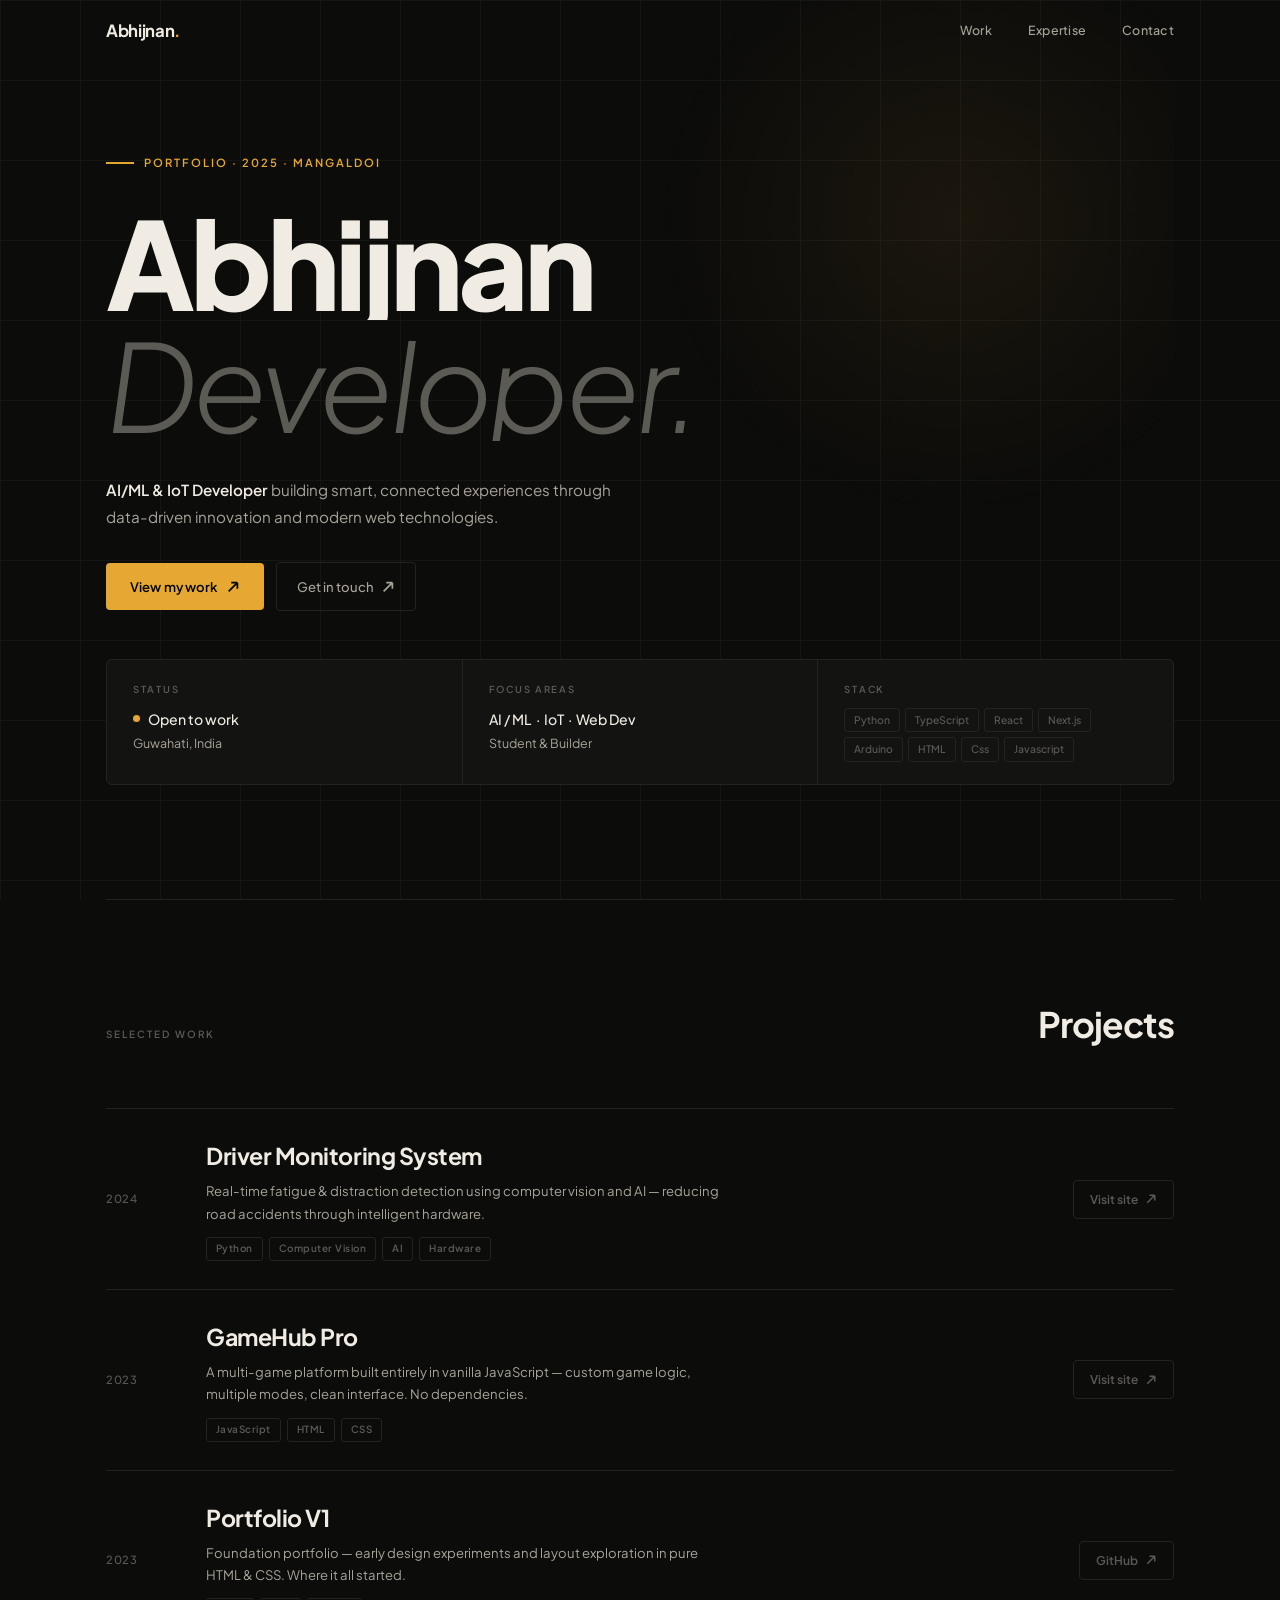
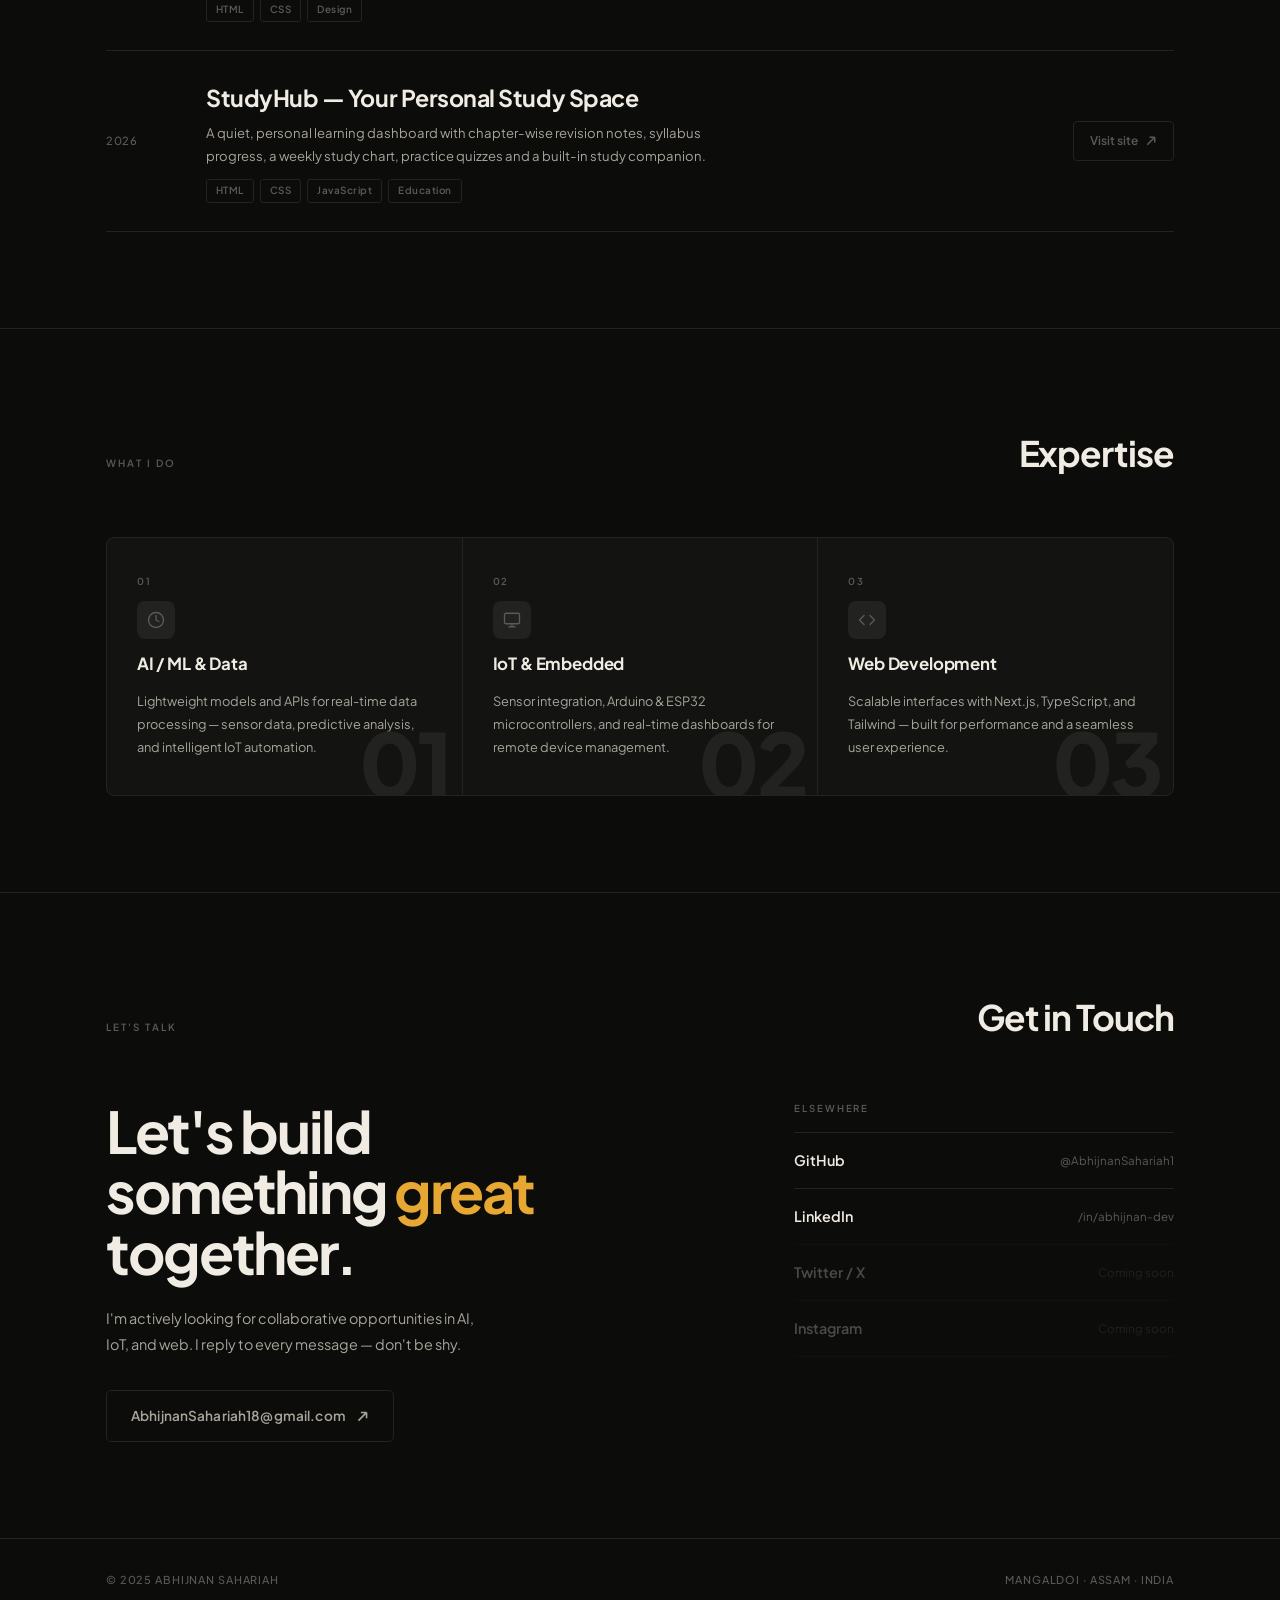
==== commit fed06b2f: "Refresh StudyHub feature card in personal portfolio" ====
--- a/index.html
+++ b/index.html
@@ -188,8 +188,8 @@
         <a href="https://abhijnansahariah1.github.io/Abhijnan.Dev/studyhub/" target="_blank" rel="noopener noreferrer" class="proj-row rv d4">
           <span class="proj-yr">2026</span>
           <div class="proj-mid">
-            <div class="proj-name">StudyHub — Class 10 Study Planner</div>
-            <p class="proj-about">A personal CBSE study space with chapter-wise revision notes, syllabus tracking, study planning, practice quizzes and test progress.</p>
+            <div class="proj-name">StudyHub — Your Personal Study Space</div>
+            <p class="proj-about">A quiet, personal learning dashboard with chapter-wise revision notes, syllabus progress, a weekly study chart, practice quizzes and a built-in study companion.</p>
             <div class="proj-tags">
               <span class="proj-tag">HTML</span>
               <span class="proj-tag">CSS</span>
